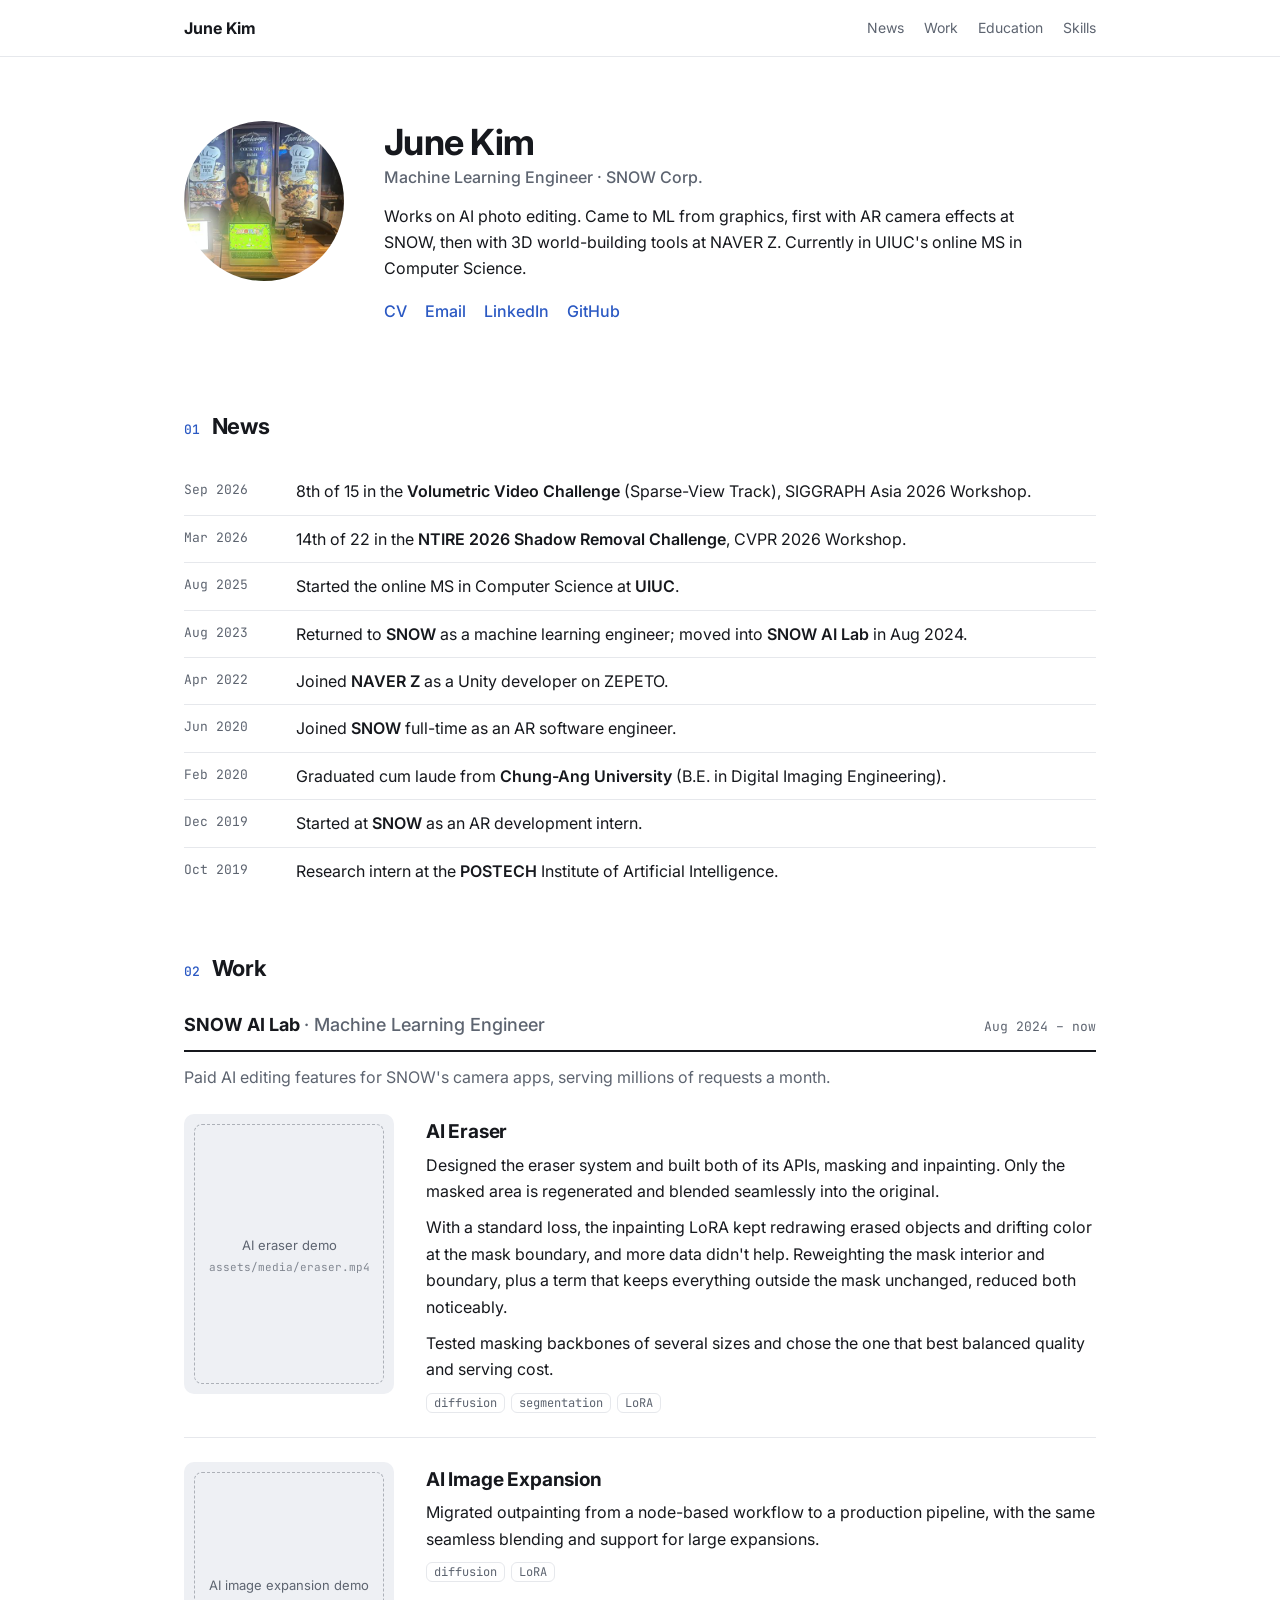
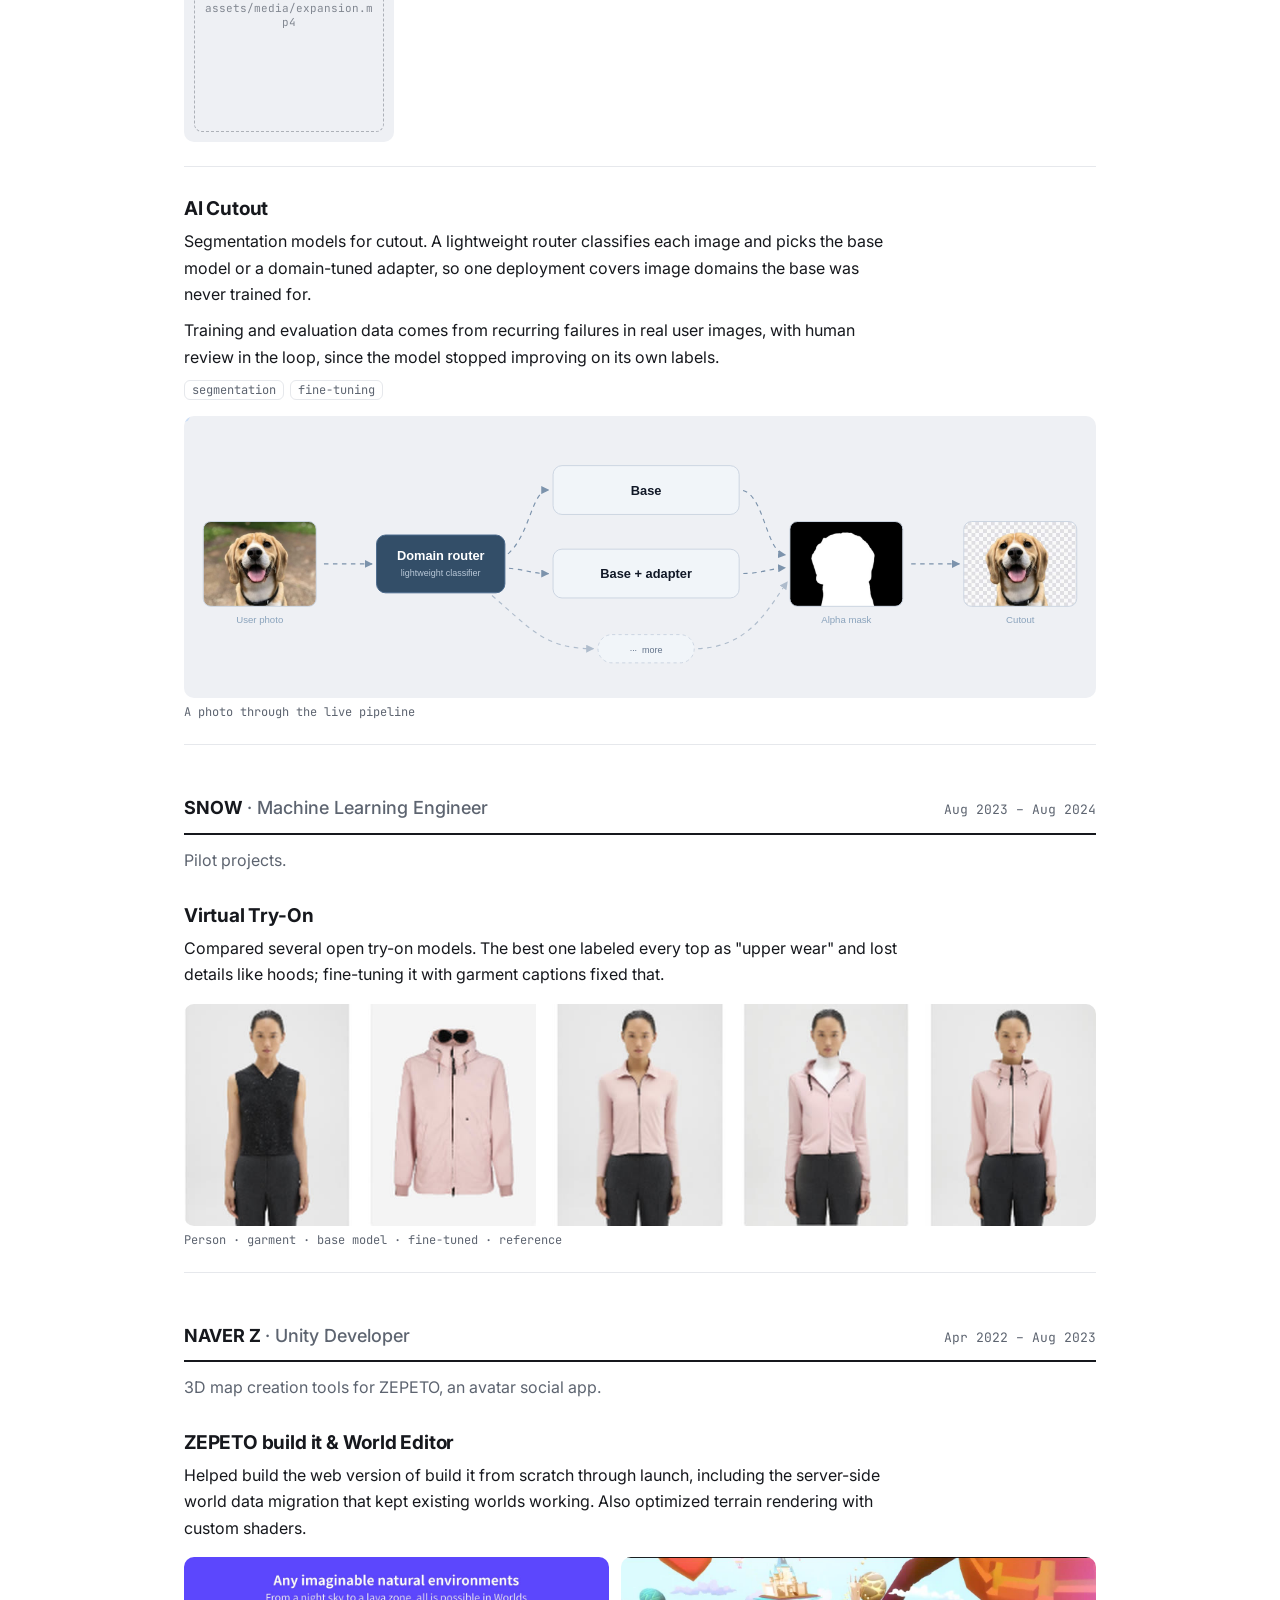
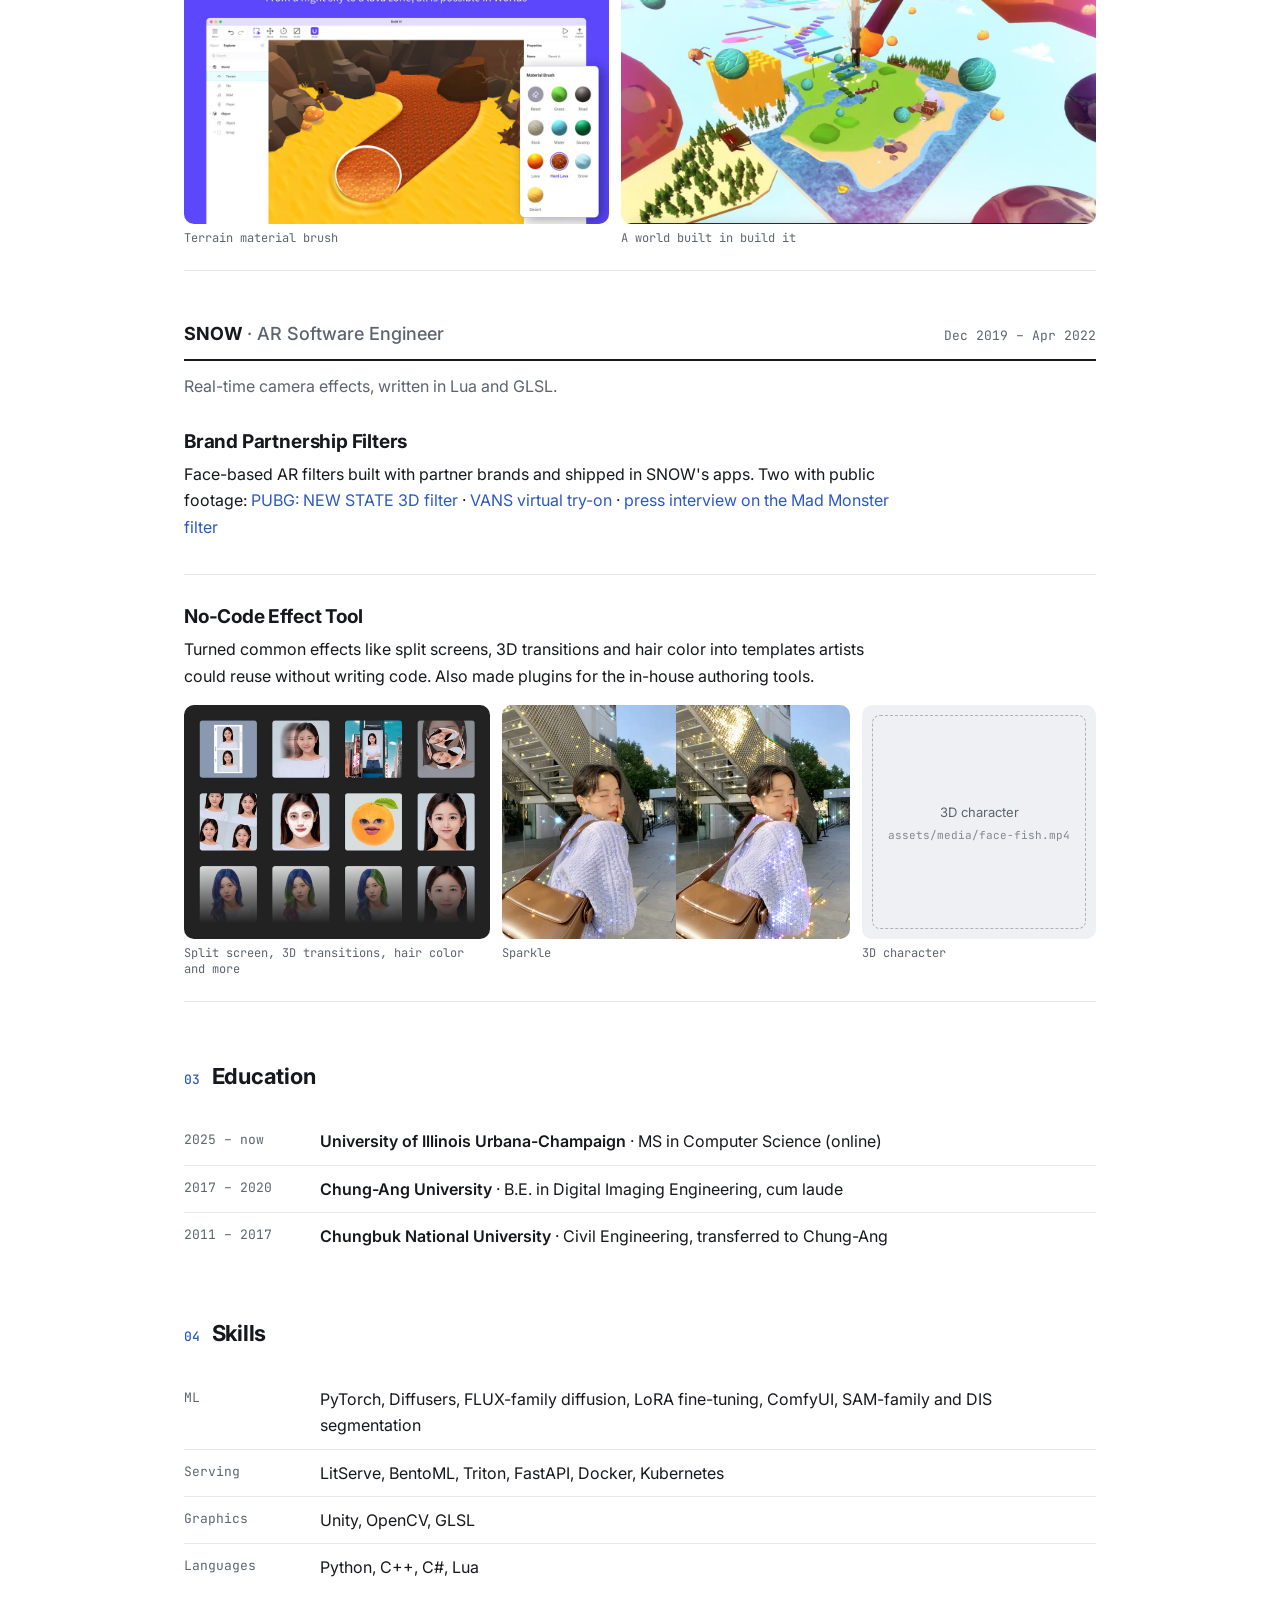
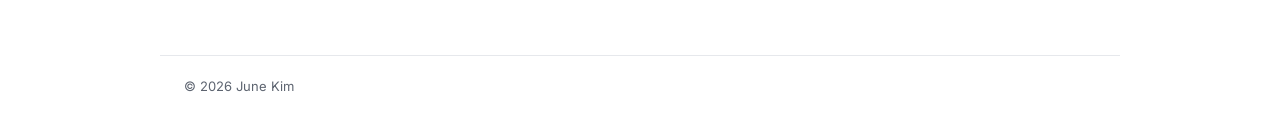
==== index.html @ 9218ae40 "Restore career milestones in News; merge the two SNOW ML entries into one Co-Authored-By: Claude Fab" ====
<!DOCTYPE html>
<html lang="en">
<head>
  <meta charset="utf-8">
  <meta name="viewport" content="width=device-width, initial-scale=1">
  <title>June Kim</title>
  <meta name="description" content="June Kim, machine learning engineer working on AI photo editing.">
  <link rel="icon" href="assets/img/avatar.jpg">
  <link rel="preconnect" href="https://fonts.googleapis.com">
  <link rel="preconnect" href="https://fonts.gstatic.com" crossorigin>
  <link href="https://fonts.googleapis.com/css2?family=Inter:wght@400;500;600;700&family=JetBrains+Mono:wght@400;500&display=swap" rel="stylesheet">
  <link rel="stylesheet" href="style.css">
</head>
<body>

<nav class="topnav">
  <div class="wrap">
    <a href="#top" class="topnav__name">June Kim</a>
    <div class="topnav__links">
      <a href="#news">News</a>
      <a href="#work">Work</a>
      <a href="#education">Education</a>
      <a href="#skills">Skills</a>
    </div>
  </div>
</nav>

<main class="wrap" id="top">

  <!-- ============ ABOUT ============ -->
  <header class="hero">
    <img class="hero__avatar" src="assets/img/avatar.jpg" alt="June Kim">
    <div>
      <h1>June Kim</h1>
      <p class="hero__role">Machine Learning Engineer · SNOW Corp.</p>
      <p>
        Works on AI photo editing. Came to ML from graphics, first with AR camera effects at SNOW, then with 3D
        world-building tools at NAVER Z. Currently in UIUC's online MS in Computer Science.
      </p>
      <p class="hero__links">
        <a href="assets/June_Kim_CV.pdf" target="_blank" rel="noopener">CV</a>
        <a href="mailto:junekinns@gmail.com">Email</a>
        <a href="https://www.linkedin.com/in/june3" target="_blank" rel="noopener">LinkedIn</a>
        <a href="https://github.com/junekinns" target="_blank" rel="noopener">GitHub</a>
      </p>
    </div>
  </header>

  <!-- ============ NEWS ============
       Career and education milestones only, newest first.
       One entry per move; no duplicate entries for the same transition. -->
  <section id="news">
    <h2><span class="num">01</span>News</h2>
    <ul class="news">
      <li><time>Sep 2026</time><span>8th of 15 in the <b>Volumetric Video Challenge</b> (Sparse-View Track), SIGGRAPH Asia 2026 Workshop.</span></li>
      <li><time>Mar 2026</time><span>14th of 22 in the <b>NTIRE 2026 Shadow Removal Challenge</b>, CVPR 2026 Workshop.</span></li>
      <li><time>Aug 2025</time><span>Started the online MS in Computer Science at <b>UIUC</b>.</span></li>
      <li><time>Aug 2023</time><span>Returned to <b>SNOW</b> as a machine learning engineer; moved into <b>SNOW AI Lab</b> in Aug 2024.</span></li>
      <li><time>Apr 2022</time><span>Joined <b>NAVER Z</b> as a Unity developer on ZEPETO.</span></li>
      <li><time>Jun 2020</time><span>Joined <b>SNOW</b> full-time as an AR software engineer.</span></li>
      <li><time>Feb 2020</time><span>Graduated cum laude from <b>Chung-Ang University</b> (B.E. in Digital Imaging Engineering).</span></li>
      <li><time>Dec 2019</time><span>Started at <b>SNOW</b> as an AR development intern.</span></li>
      <li><time>Oct 2019</time><span>Research intern at the <b>POSTECH</b> Institute of Artificial Intelligence.</span></li>
    </ul>
  </section>

  <!-- ============ WORK ============
       Grouped by role, newest first.
       Layout per project:
         .project--side  narrow media (portrait) sits to the left of the text
         default         media row below the text
       Media: <figure class="shot" style="--r: width/height as a decimal"> keeps the original aspect ratio.
       A row with several shots gets "gallery--fit": equal heights, filling the row.
       If a file is missing, a placeholder shows instead. -->
  <section id="work">
    <h2><span class="num">02</span>Work</h2>

    <!-- ===== SNOW AI Lab ===== -->
    <div class="era">
      <div class="era__head">
        <h3>SNOW AI Lab <span>· Machine Learning Engineer</span></h3>
        <time>Aug 2024 – now</time>
      </div>
      <p class="era__overview">Paid AI editing features for SNOW's camera apps, serving millions of requests a month.</p>
    </div>

    <article class="project project--side">
      <div class="project__body">
        <h4>AI Eraser</h4>
        <p>
          Designed the eraser system and built both of its APIs, masking and inpainting. Only the masked area is regenerated and blended seamlessly into the original.
        </p>
        <p>
          With a standard loss, the inpainting LoRA kept redrawing erased objects and drifting color at the mask boundary, and more data didn't help. Reweighting the mask interior and boundary, plus a term that keeps everything outside the mask unchanged, reduced both noticeably.
        </p>
        <p>
          Tested masking backbones of several sizes and chose the one that best balanced quality and serving cost.
        </p>
        <ul class="tags"><li>diffusion</li><li>segmentation</li><li>LoRA</li></ul>
      </div>
      <div class="gallery">
        <figure class="shot" style="--r: 0.7500"><div class="media" data-kind="video" data-src="assets/media/eraser.mp4" data-label="AI eraser demo"></div></figure>
      </div>
    </article>

    <article class="project project--side">
      <div class="project__body">
        <h4>AI Image Expansion</h4>
        <p>
          Migrated outpainting from a node-based workflow to a production pipeline, with the same seamless blending and support for large expansions.
        </p>
        <ul class="tags"><li>diffusion</li><li>LoRA</li></ul>
      </div>
      <div class="gallery">
        <figure class="shot" style="--r: 0.7500"><div class="media" data-kind="video" data-src="assets/media/expansion.mp4" data-label="AI image expansion demo"></div></figure>
      </div>
    </article>

    <article class="project">
      <div class="project__body">
        <h4>AI Cutout</h4>
        <p>
          Segmentation models for cutout. A lightweight router classifies each image and picks the base model or a domain-tuned adapter, so one deployment covers image domains the base was never trained for.
        </p>
        <p>
          Training and evaluation data comes from recurring failures in real user images, with human review in the loop, since the model stopped improving on its own labels.
        </p>
        <ul class="tags"><li>segmentation</li><li>fine-tuning</li></ul>
      </div>
      <div class="gallery">
        <figure class="shot" style="--r: 3.2295">
          <div class="media" data-kind="image" data-src="assets/media/cutout-routing.svg" data-label="Domain routing"></div>
          <figcaption>A photo through the live pipeline</figcaption>
        </figure>
      </div>
    </article>

    <!-- ===== SNOW ML (2023–2024) ===== -->
    <div class="era">
      <div class="era__head">
        <h3>SNOW <span>· Machine Learning Engineer</span></h3>
        <time>Aug 2023 – Aug 2024</time>
      </div>
      <p class="era__overview">Pilot projects.</p>
    </div>

    <article class="project">
      <div class="project__body">
        <h4>Virtual Try-On</h4>
        <p>
          Compared several open try-on models. The best one labeled every top as "upper wear" and lost details like hoods; fine-tuning it with garment captions fixed that.
        </p>
      </div>
      <div class="gallery">
        <figure class="shot" style="--r: 4.1098">
          <div class="media" data-kind="image" data-src="assets/media/vton-caption.jpg" data-label="Try-on comparison"></div>
          <figcaption>Person · garment · base model · fine-tuned · reference</figcaption>
        </figure>
      </div>
    </article>

    <!-- ===== NAVER Z ===== -->
    <div class="era">
      <div class="era__head">
        <h3>NAVER Z <span>· Unity Developer</span></h3>
        <time>Apr 2022 – Aug 2023</time>
      </div>
      <p class="era__overview">3D map creation tools for ZEPETO, an avatar social app.</p>
    </div>

    <article class="project">
      <div class="project__body">
        <h4>ZEPETO build it &amp; World Editor</h4>
        <p>
          Helped build the web version of build it from scratch through launch, including the server-side world data migration that kept existing worlds working. Also optimized terrain rendering with custom shaders.
        </p>
      </div>
      <div class="gallery gallery--fit">
        <figure class="shot" style="--r: 1.5896">
          <div class="media" data-kind="image" data-src="assets/media/zepeto-terrain.jpg" data-label="Terrain material brush"></div>
          <figcaption>Terrain material brush</figcaption>
        </figure>
        <figure class="shot" style="--r: 1.7778">
          <div class="media" data-kind="image" data-src="assets/media/zepeto-world.jpg" data-label="A world built in build it"></div>
          <figcaption>A world built in build it</figcaption>
        </figure>
      </div>
    </article>

    <!-- ===== SNOW AR ===== -->
    <div class="era">
      <div class="era__head">
        <h3>SNOW <span>· AR Software Engineer</span></h3>
        <time>Dec 2019 – Apr 2022</time>
      </div>
      <p class="era__overview">Real-time camera effects, written in Lua and GLSL.</p>
    </div>

    <article class="project">
      <div class="project__body">
        <h4>Brand Partnership Filters</h4>
        <p>
          Face-based AR filters built with partner brands and shipped in SNOW's apps. Two with public footage:
          <a href="https://youtu.be/4NdqvH-oWIs" target="_blank" rel="noopener">PUBG: NEW STATE 3D filter</a> ·
          <a href="https://youtube.com/shorts/MV7szw4_x6U" target="_blank" rel="noopener">VANS virtual try-on</a> ·
          <a href="https://www.jobplanet.co.kr/contents/news-1741" target="_blank" rel="noopener">press interview on the Mad Monster filter</a>
        </p>
      </div>
    </article>

    <article class="project">
      <div class="project__body">
        <h4>No-Code Effect Tool</h4>
        <p>
          Turned common effects like split screens, 3D transitions and hair color into templates artists could reuse without writing code. Also made plugins for the in-house authoring tools.
        </p>
      </div>
      <div class="gallery gallery--fit">
        <figure class="shot" style="--r: 1.3095">
          <div class="media" data-kind="image" data-src="assets/media/ar-templates.jpg" data-label="Effect list"></div>
          <figcaption>Split screen, 3D transitions, hair color and more</figcaption>
        </figure>
        <figure class="shot" style="--r: 1.4888">
          <div class="media" data-kind="image" data-src="assets/media/sparkle.jpg" data-label="Sparkle"></div>
          <figcaption>Sparkle</figcaption>
        </figure>
        <figure class="shot" style="--r: 1.0000">
          <div class="media" data-kind="video" data-src="assets/media/face-fish.mp4" data-label="3D character"></div>
          <figcaption>3D character</figcaption>
        </figure>
      </div>
    </article>
  </section>

  <!-- ============ EDUCATION ============ -->
  <section id="education">
    <h2><span class="num">03</span>Education</h2>
    <ul class="entries">
      <li>
        <div class="entries__meta">2025 – now</div>
        <div><b>University of Illinois Urbana-Champaign</b> · MS in Computer Science (online)</div>
      </li>
      <li>
        <div class="entries__meta">2017 – 2020</div>
        <div><b>Chung-Ang University</b> · B.E. in Digital Imaging Engineering, cum laude</div>
      </li>
      <li>
        <div class="entries__meta">2011 – 2017</div>
        <div><b>Chungbuk National University</b> · Civil Engineering, transferred to Chung-Ang</div>
      </li>
    </ul>
  </section>

  <section id="skills">
    <h2><span class="num">04</span>Skills</h2>
    <ul class="entries">
      <li>
        <div class="entries__meta">ML</div>
        <div>PyTorch, Diffusers, FLUX-family diffusion, LoRA fine-tuning, ComfyUI, SAM-family and DIS segmentation</div>
      </li>
      <li>
        <div class="entries__meta">Serving</div>
        <div>LitServe, BentoML, Triton, FastAPI, Docker, Kubernetes</div>
      </li>
      <li>
        <div class="entries__meta">Graphics</div>
        <div>Unity, OpenCV, GLSL</div>
      </li>
      <li>
        <div class="entries__meta">Languages</div>
        <div>Python, C++, C#, Lua</div>
      </li>
    </ul>
  </section>

</main>

<footer class="wrap footer">
  <span>© 2026 June Kim</span>
</footer>

<script src="main.js"></script>
<script data-goatcounter="https://junekinns.goatcounter.com/count" async src="//gc.zgo.at/count.js"></script>
</body>
</html>
---- style.css ----
:root {
  --bg: #ffffff;
  --fg: #16181d;
  --muted: #5d6470;
  --line: #e6e8ec;
  --accent: #2b59c3;
  --placeholder: #eef0f4;
  --radius: 12px;
  --font: "Inter", system-ui, -apple-system, "Apple SD Gothic Neo", sans-serif;
  --mono: "JetBrains Mono", ui-monospace, SFMono-Regular, Menlo, monospace;
}
@media (prefers-color-scheme: dark) {
  :root {
    --bg: #0f1115;
    --fg: #e8eaed;
    --muted: #9aa1ad;
    --line: #262a31;
    --accent: #7ea2ff;
    --placeholder: #1c2028;
  }
}

* { box-sizing: border-box; }
html { scroll-behavior: smooth; scroll-padding-top: 72px; }
body {
  margin: 0;
  background: var(--bg);
  color: var(--fg);
  font: 16px/1.65 var(--font);
  -webkit-font-smoothing: antialiased;
}
a { color: var(--accent); text-decoration: none; }
a:hover { text-decoration: underline; }
b { font-weight: 600; }
.wrap { max-width: 960px; margin: 0 auto; padding: 0 24px; }
.muted { color: var(--muted); }

/* ---------- top nav ---------- */
.topnav {
  position: sticky; top: 0; z-index: 10;
  background: color-mix(in srgb, var(--bg) 85%, transparent);
  backdrop-filter: blur(10px);
  border-bottom: 1px solid var(--line);
}
.topnav .wrap { display: flex; align-items: center; justify-content: space-between; height: 56px; }
.topnav__name { color: var(--fg); font-weight: 700; }
.topnav__links { display: flex; gap: 20px; }
.topnav__links a { color: var(--muted); font-size: 14px; }
.topnav__links a:hover { color: var(--fg); text-decoration: none; }

/* ---------- hero ---------- */
.hero {
  display: grid; grid-template-columns: 160px 1fr; gap: 40px; align-items: start;
  padding: 64px 0 24px;
}
.hero__avatar { width: 160px; height: 160px; border-radius: 50%; object-fit: cover; object-position: 50% 40%; }
.hero h1 { margin: 0; font-size: 36px; line-height: 1.2; letter-spacing: -0.02em; }
.hero__role { margin: 4px 0 16px; color: var(--muted); font-weight: 500; }
.hero p { margin: 0 0 12px; max-width: 680px; }
.hero__links { display: flex; gap: 18px; margin-top: 16px !important; font-weight: 500; }

/* ---------- sections ---------- */
section { padding: 48px 0 8px; }
h2 {
  display: flex; align-items: baseline; gap: 12px;
  margin: 0 0 24px; font-size: 22px; letter-spacing: -0.01em;
}
h2 .num { font: 500 13px var(--mono); color: var(--accent); }
.subhead { margin: 40px 0 8px; font-size: 16px; color: var(--muted); font-weight: 600; }

/* ---------- news ---------- */
.news { list-style: none; margin: 0; padding: 0; }
.news li {
  display: grid; grid-template-columns: 96px 1fr; gap: 16px;
  padding: 10px 0; border-bottom: 1px solid var(--line);
}
.news li:last-child { border-bottom: 0; }
.news time { font: 13px/1.9 var(--mono); color: var(--muted); }

/* ---------- work: role headers ---------- */
.era { margin: 48px 0 0; }
.era:first-of-type { margin-top: 0; }
.era__head {
  display: flex; justify-content: space-between; align-items: baseline; gap: 12px;
  padding-bottom: 10px; border-bottom: 2px solid var(--fg);
}
.era h3 { margin: 0; font-size: 18px; }
.era h3 span { color: var(--muted); font-weight: 500; }
.era time { font: 13px var(--mono); color: var(--muted); white-space: nowrap; }
.era__overview { margin: 12px 0 0; color: var(--muted); max-width: 720px; }

/* ---------- one project = text + a row of media ---------- */
.project { padding: 24px 0; border-bottom: 1px solid var(--line); }
.project h4 { margin: 2px 0 4px; font-size: 19px; letter-spacing: -0.01em; }
.project p { margin: 0 0 10px; max-width: 720px; }
.stat { font-weight: 600; color: var(--accent); }
.tags { list-style: none; margin: 4px 0 0; padding: 0; display: flex; flex-wrap: wrap; gap: 6px; }
.tags li {
  font: 12px var(--mono); color: var(--muted);
  border: 1px solid var(--line); border-radius: 6px; padding: 1px 7px;
}

/* Media keeps its original aspect ratio (--r = width / height, set on each figure).
   Single shot: fixed height, capped at the row width.
   .gallery--fit: several shots share one height and exactly fill the row. */
.project { --h: 300px; }
.gallery { display: flex; gap: 12px; margin-top: 16px; }
.gallery + .gallery { margin-top: 12px; }
.shot { margin: 0; flex: none; width: 100%; }
.shot figcaption { margin-top: 6px; font: 12px var(--mono); color: var(--muted); }
.media {
  position: relative; overflow: hidden; aspect-ratio: var(--r);
  width: min(calc(var(--h) * var(--r)), 100%);
  background: var(--placeholder); border-radius: 10px;
}
/* narrow media to the left of the text instead of below it */
.project--side { --h: 280px; display: grid; grid-template-columns: 210px minmax(0, 1fr); column-gap: 32px; align-items: start; }
.project--side .gallery { order: -1; }
.project--side .gallery { margin-top: 0; }
.project--side .shot { width: auto; }
/* every side frame is the same 210 x 280; media that isn't 3:4 fits inside instead of being cropped */
.project--side .media { width: 210px; height: 280px; aspect-ratio: auto; background: var(--mbg, var(--placeholder)); }
.project--side .media img, .project--side .media video { object-fit: contain; }
.project--side .gallery--fit .shot { flex: none; width: auto; }
.project--side .gallery--fit .media { width: calc(var(--h) * var(--r)); }
.gallery--fit .shot { flex: var(--r) 1 0; width: auto; min-width: 0; }
.gallery--fit .media { width: 100%; }
.media video, .media img { width: 100%; height: 100%; display: block; object-fit: cover; }
.media__placeholder {
  position: absolute; inset: 10px;
  border: 1.5px dashed color-mix(in srgb, var(--muted) 45%, transparent); border-radius: 8px;
  display: flex; flex-direction: column; align-items: center; justify-content: center; gap: 4px;
  color: var(--muted); font-size: 13px; text-align: center; padding: 10px;
}
.media__placeholder code { font: 11px var(--mono); opacity: .75; word-break: break-all; }


/* ---------- simple entries (education, certifications) ---------- */
.entries { list-style: none; margin: 0; padding: 0; }
.entries li {
  display: grid; grid-template-columns: 120px 1fr; gap: 16px;
  padding: 10px 0; border-bottom: 1px solid var(--line);
}
.entries li:last-child { border-bottom: 0; }
.entries__meta { font: 13px/1.9 var(--mono); color: var(--muted); }

/* ---------- footer ---------- */
.footer {
  margin-top: 56px; padding-top: 20px; padding-bottom: 40px;
  border-top: 1px solid var(--line); color: var(--muted); font-size: 13px;
}

/* ---------- mobile ---------- */
@media (max-width: 720px) {
  .wrap { padding: 0 16px; }
  .topnav__links { gap: 14px; }
  .hero { grid-template-columns: 1fr; gap: 20px; padding-top: 40px; }
  .hero__avatar { width: 112px; height: 112px; }
  .hero h1 { font-size: 30px; }
  .project { --h: 240px !important; }
  .project--side { display: flex; flex-direction: column; }
  .project--side .gallery { margin: 0 0 16px; }
  .project--side .gallery--fit .shot { flex: var(--r) 1 0; min-width: 0; }
  .project--side .gallery--fit .media { width: 100%; }

  .era__head { flex-direction: column; gap: 2px; }
  .news li, .entries li { grid-template-columns: 1fr; gap: 0; }
}
@media (max-width: 420px) {
  .topnav__name { display: none; }
}
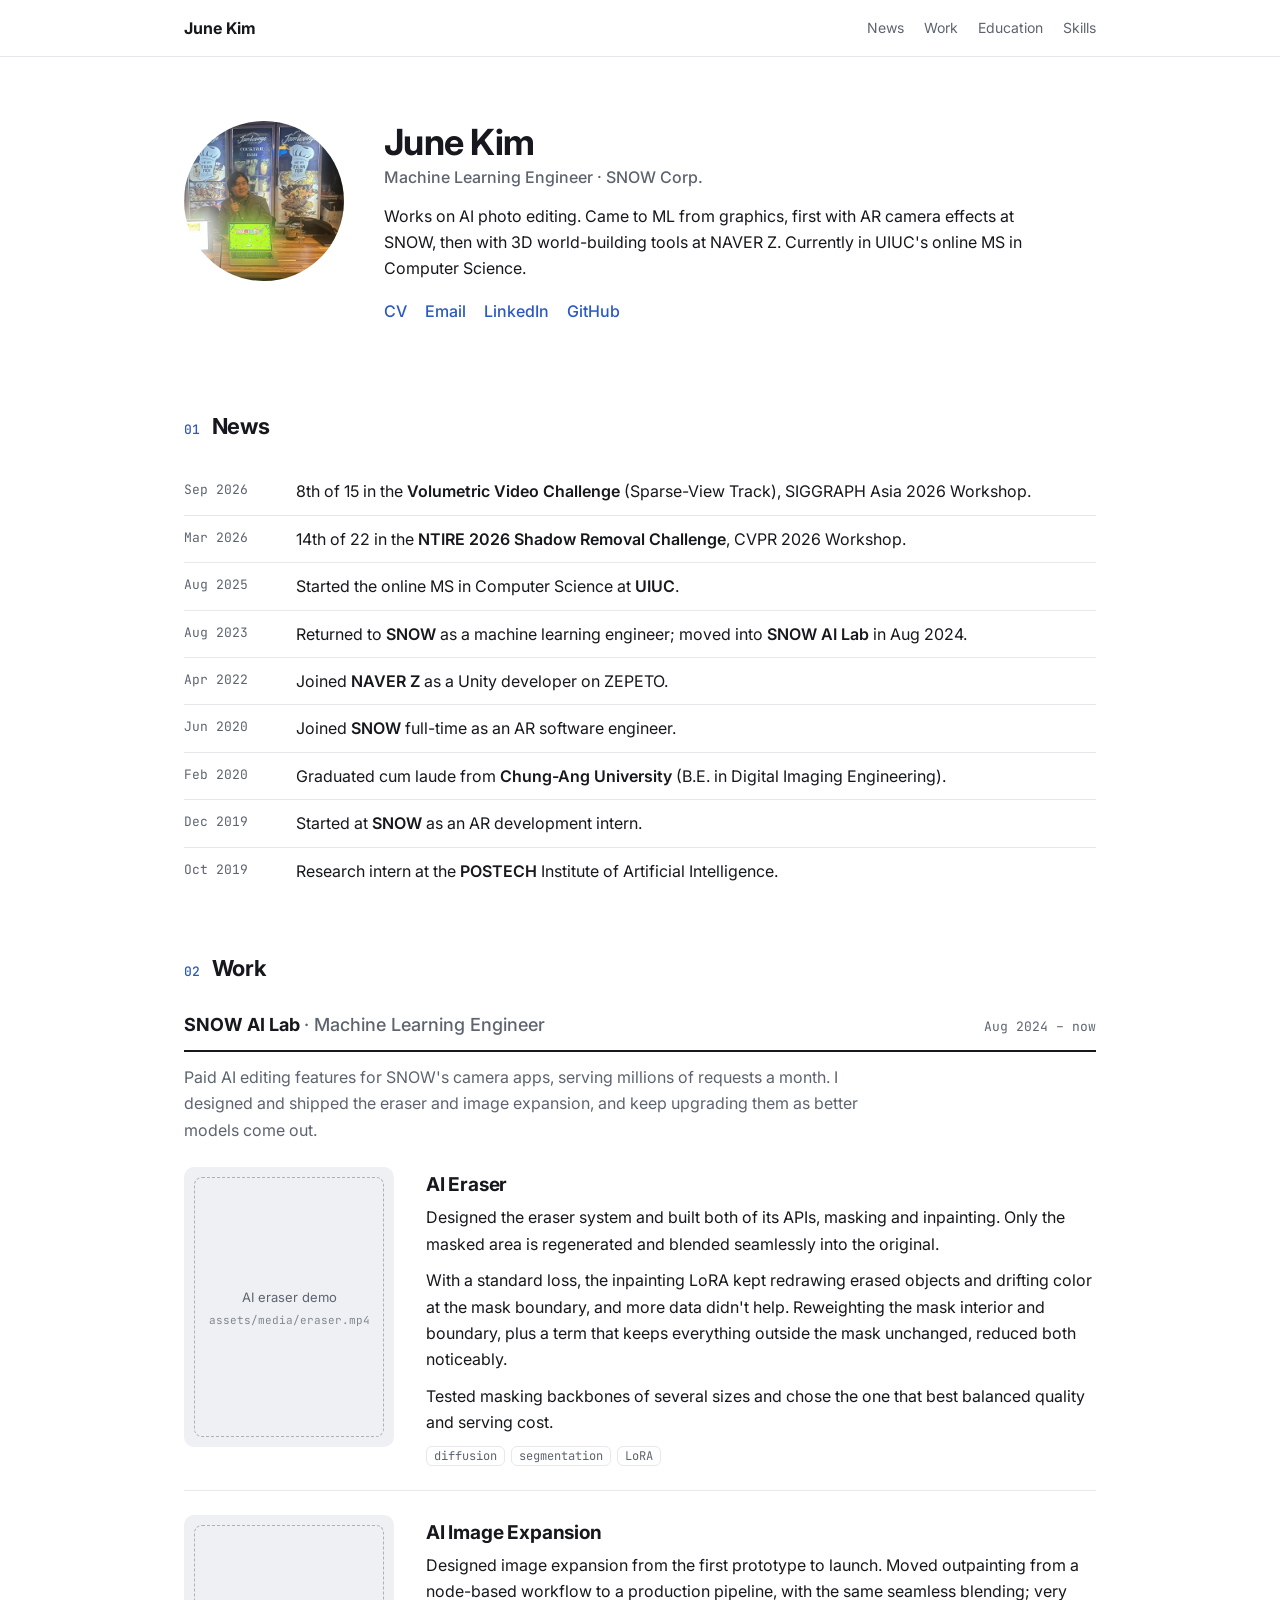
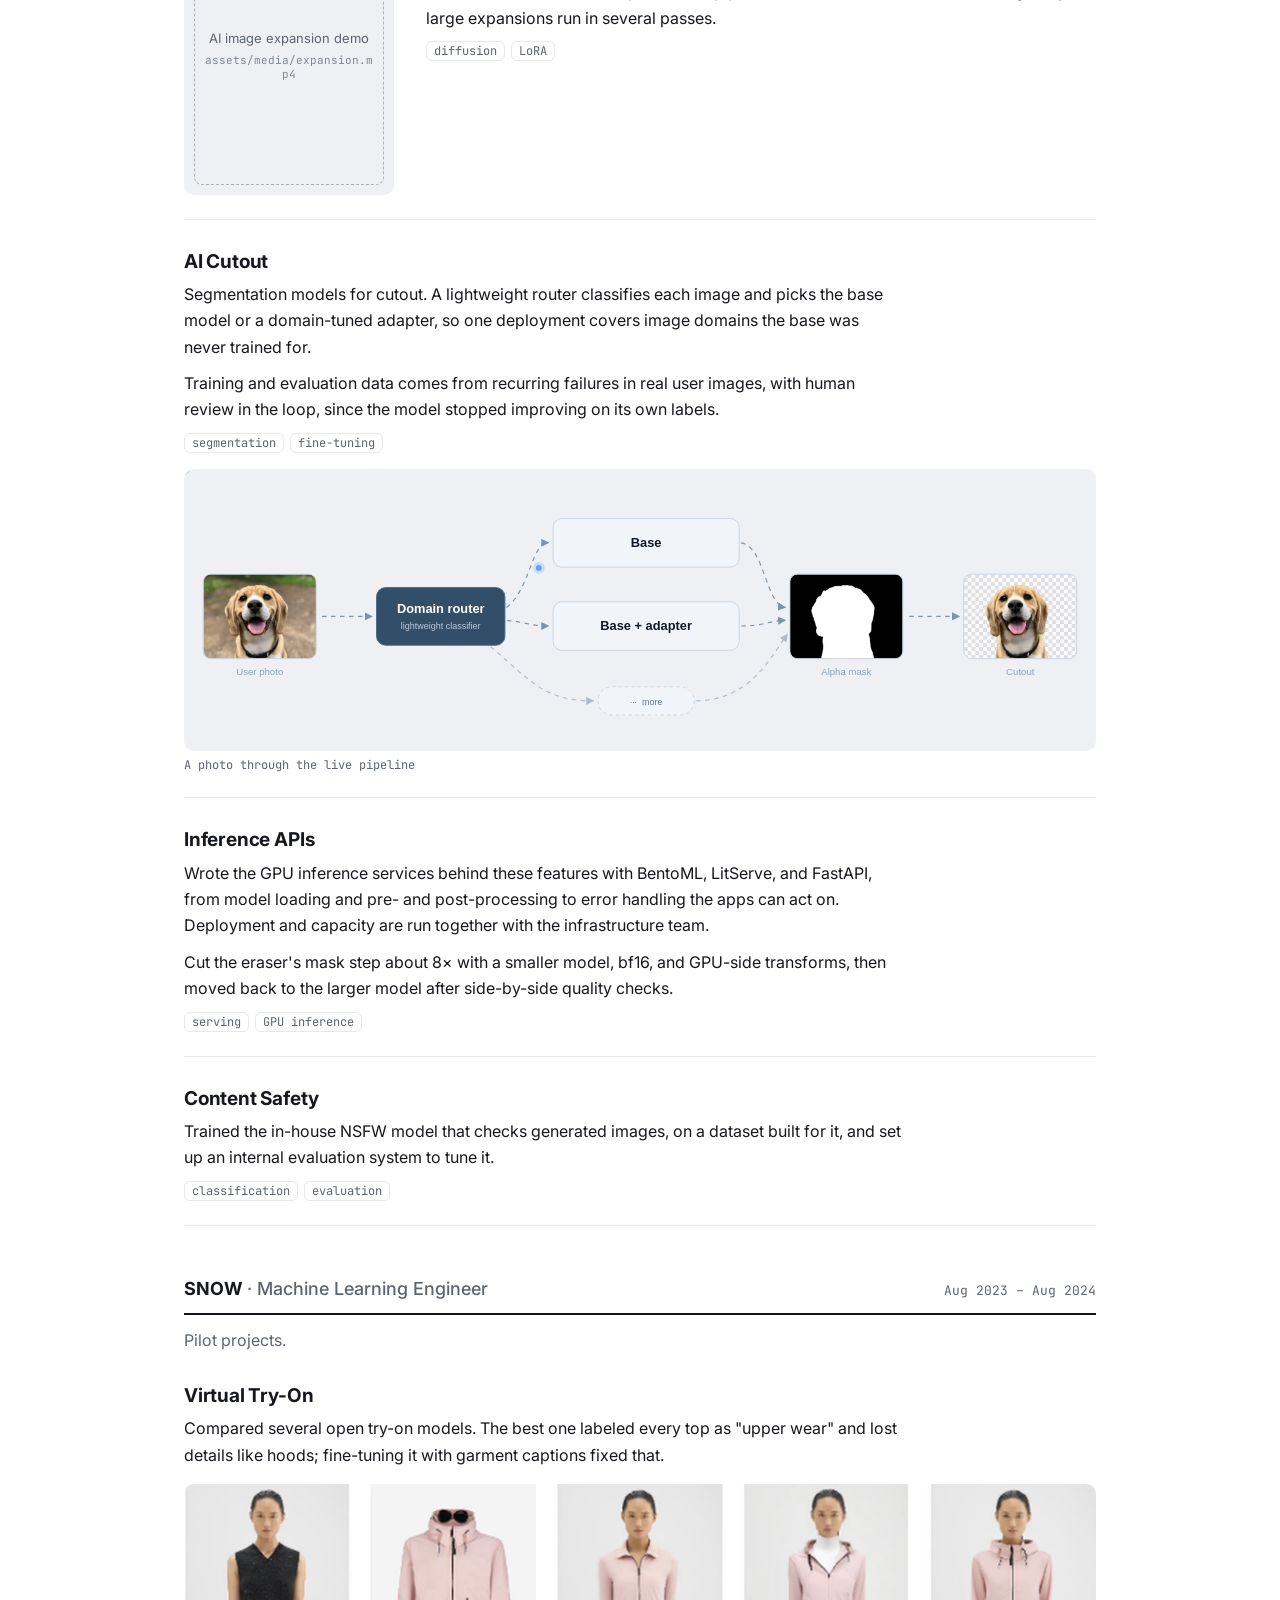
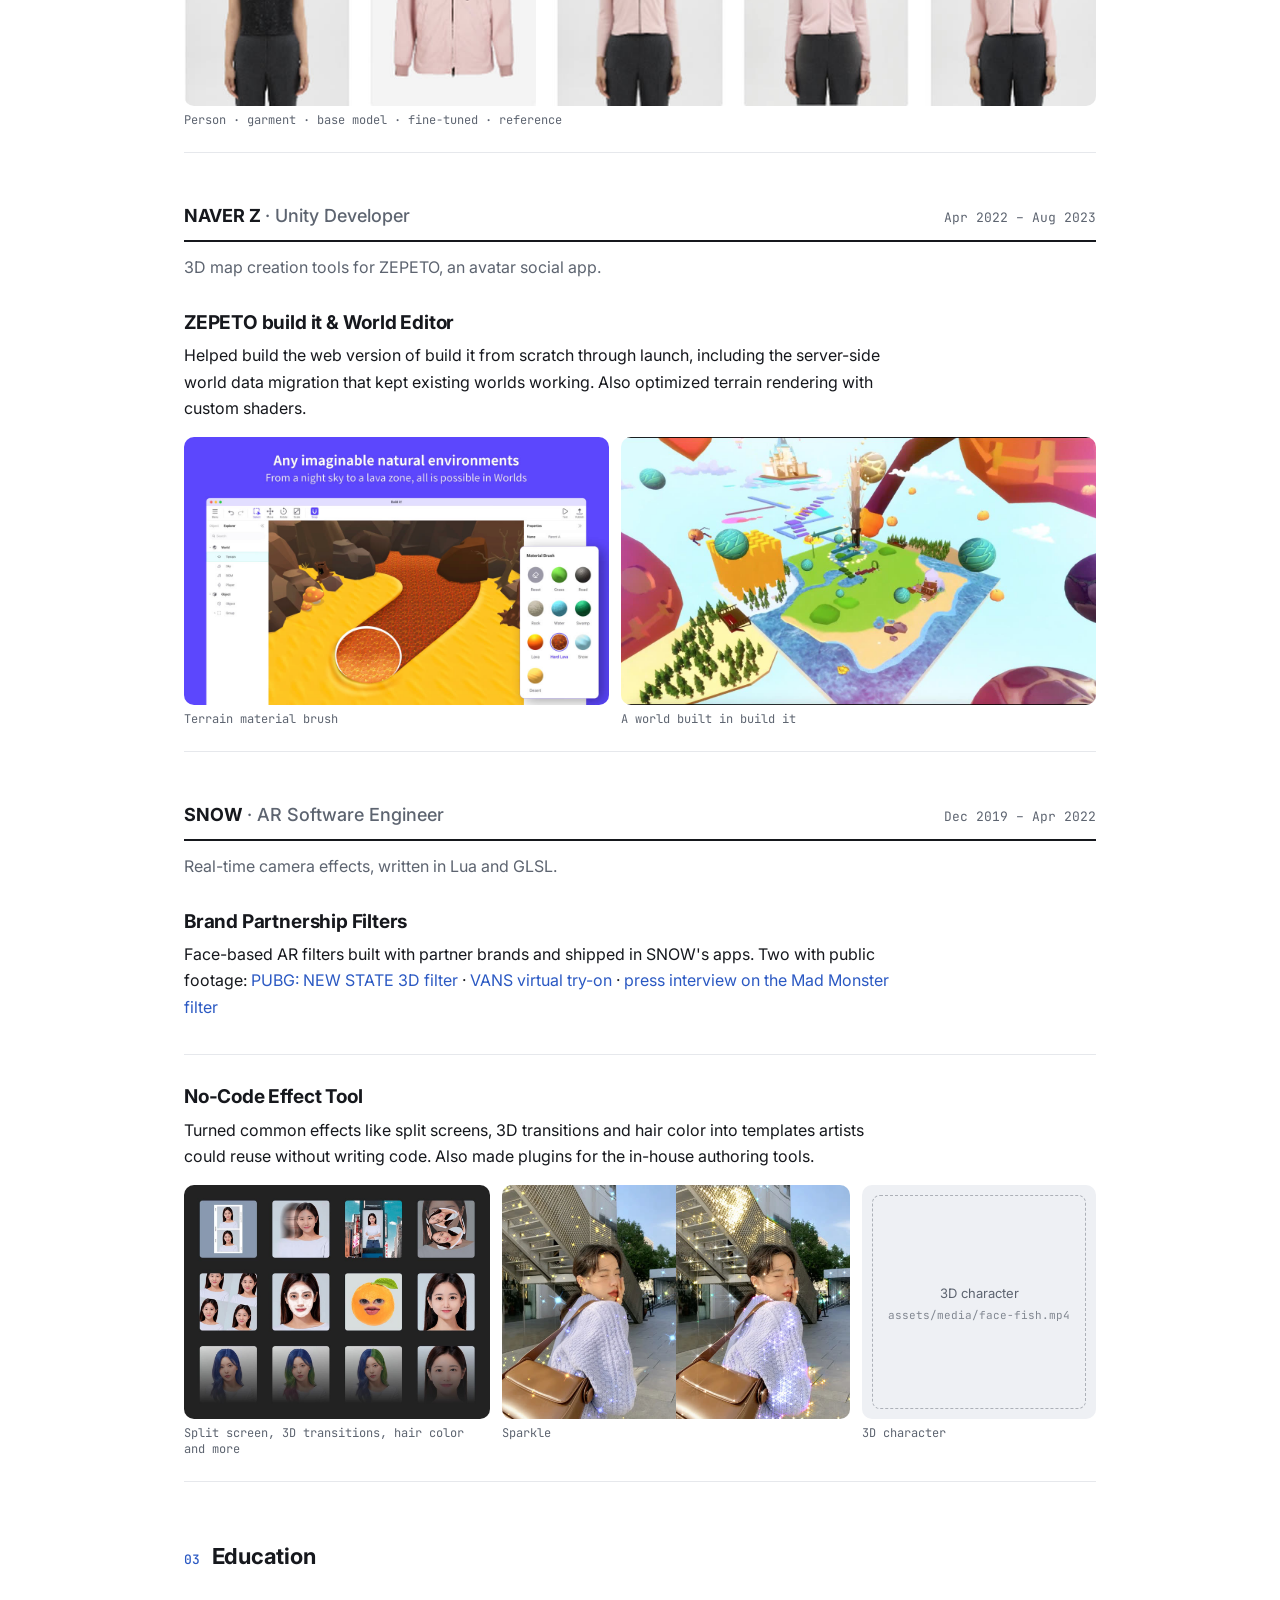
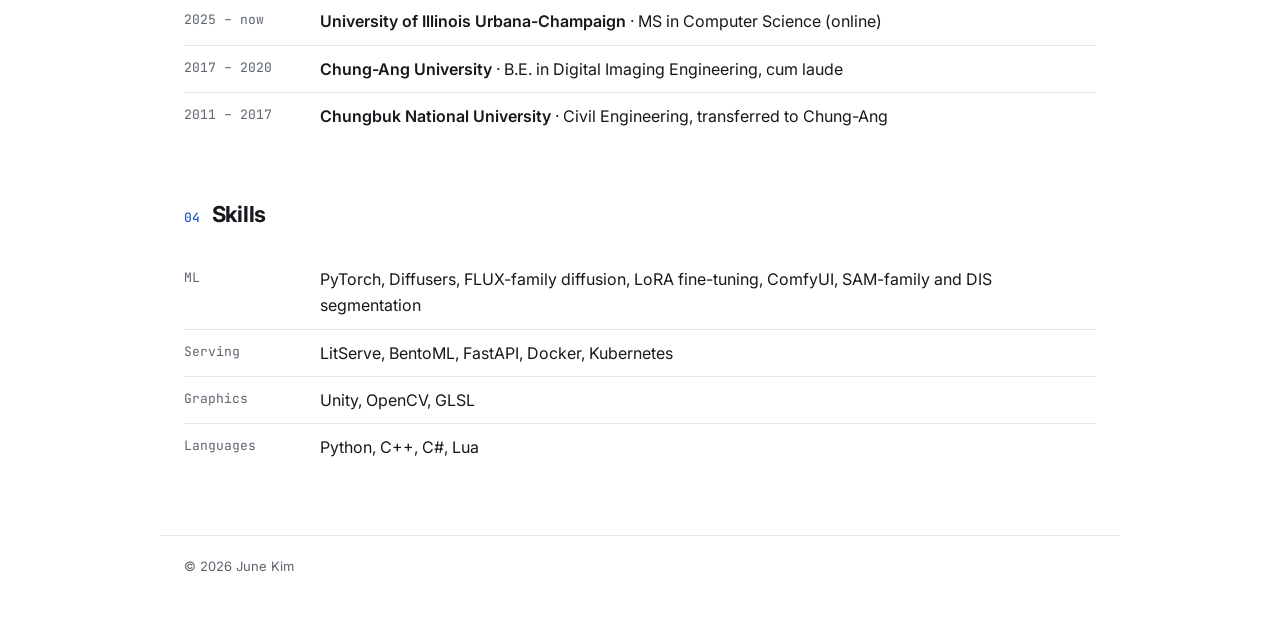
==== commit f8043dd5: "Add inference API and content safety work; credit eraser and image expansion design Co-Authored-By: " ====
--- a/index.html
+++ b/index.html
@@ -81,7 +81,7 @@
         <h3>SNOW AI Lab <span>· Machine Learning Engineer</span></h3>
         <time>Aug 2024 – now</time>
       </div>
-      <p class="era__overview">Paid AI editing features for SNOW's camera apps, serving millions of requests a month.</p>
+      <p class="era__overview">Paid AI editing features for SNOW's camera apps, serving millions of requests a month. I designed and shipped the eraser and image expansion, and keep upgrading them as better models come out.</p>
     </div>
 
     <article class="project project--side">
@@ -107,7 +107,7 @@
       <div class="project__body">
         <h4>AI Image Expansion</h4>
         <p>
-          Migrated outpainting from a node-based workflow to a production pipeline, with the same seamless blending and support for large expansions.
+          Designed image expansion from the first prototype to launch. Moved outpainting from a node-based workflow to a production pipeline, with the same seamless blending; very large expansions run in several passes.
         </p>
         <ul class="tags"><li>diffusion</li><li>LoRA</li></ul>
       </div>
@@ -132,6 +132,29 @@
           <div class="media" data-kind="image" data-src="assets/media/cutout-routing.svg" data-label="Domain routing"></div>
           <figcaption>A photo through the live pipeline</figcaption>
         </figure>
+      </div>
+    </article>
+
+    <article class="project">
+      <div class="project__body">
+        <h4>Inference APIs</h4>
+        <p>
+          Wrote the GPU inference services behind these features with BentoML, LitServe, and FastAPI, from model loading and pre- and post-processing to error handling the apps can act on. Deployment and capacity are run together with the infrastructure team.
+        </p>
+        <p>
+          Cut the eraser's mask step about 8&times; with a smaller model, bf16, and GPU-side transforms, then moved back to the larger model after side-by-side quality checks.
+        </p>
+        <ul class="tags"><li>serving</li><li>GPU inference</li></ul>
+      </div>
+    </article>
+
+    <article class="project">
+      <div class="project__body">
+        <h4>Content Safety</h4>
+        <p>
+          Trained the in-house NSFW model that checks generated images, on a dataset built for it, and set up an internal evaluation system to tune it.
+        </p>
+        <ul class="tags"><li>classification</li><li>evaluation</li></ul>
       </div>
     </article>
 
@@ -260,7 +283,7 @@
       </li>
       <li>
         <div class="entries__meta">Serving</div>
-        <div>LitServe, BentoML, Triton, FastAPI, Docker, Kubernetes</div>
+        <div>LitServe, BentoML, FastAPI, Docker, Kubernetes</div>
       </li>
       <li>
         <div class="entries__meta">Graphics</div>
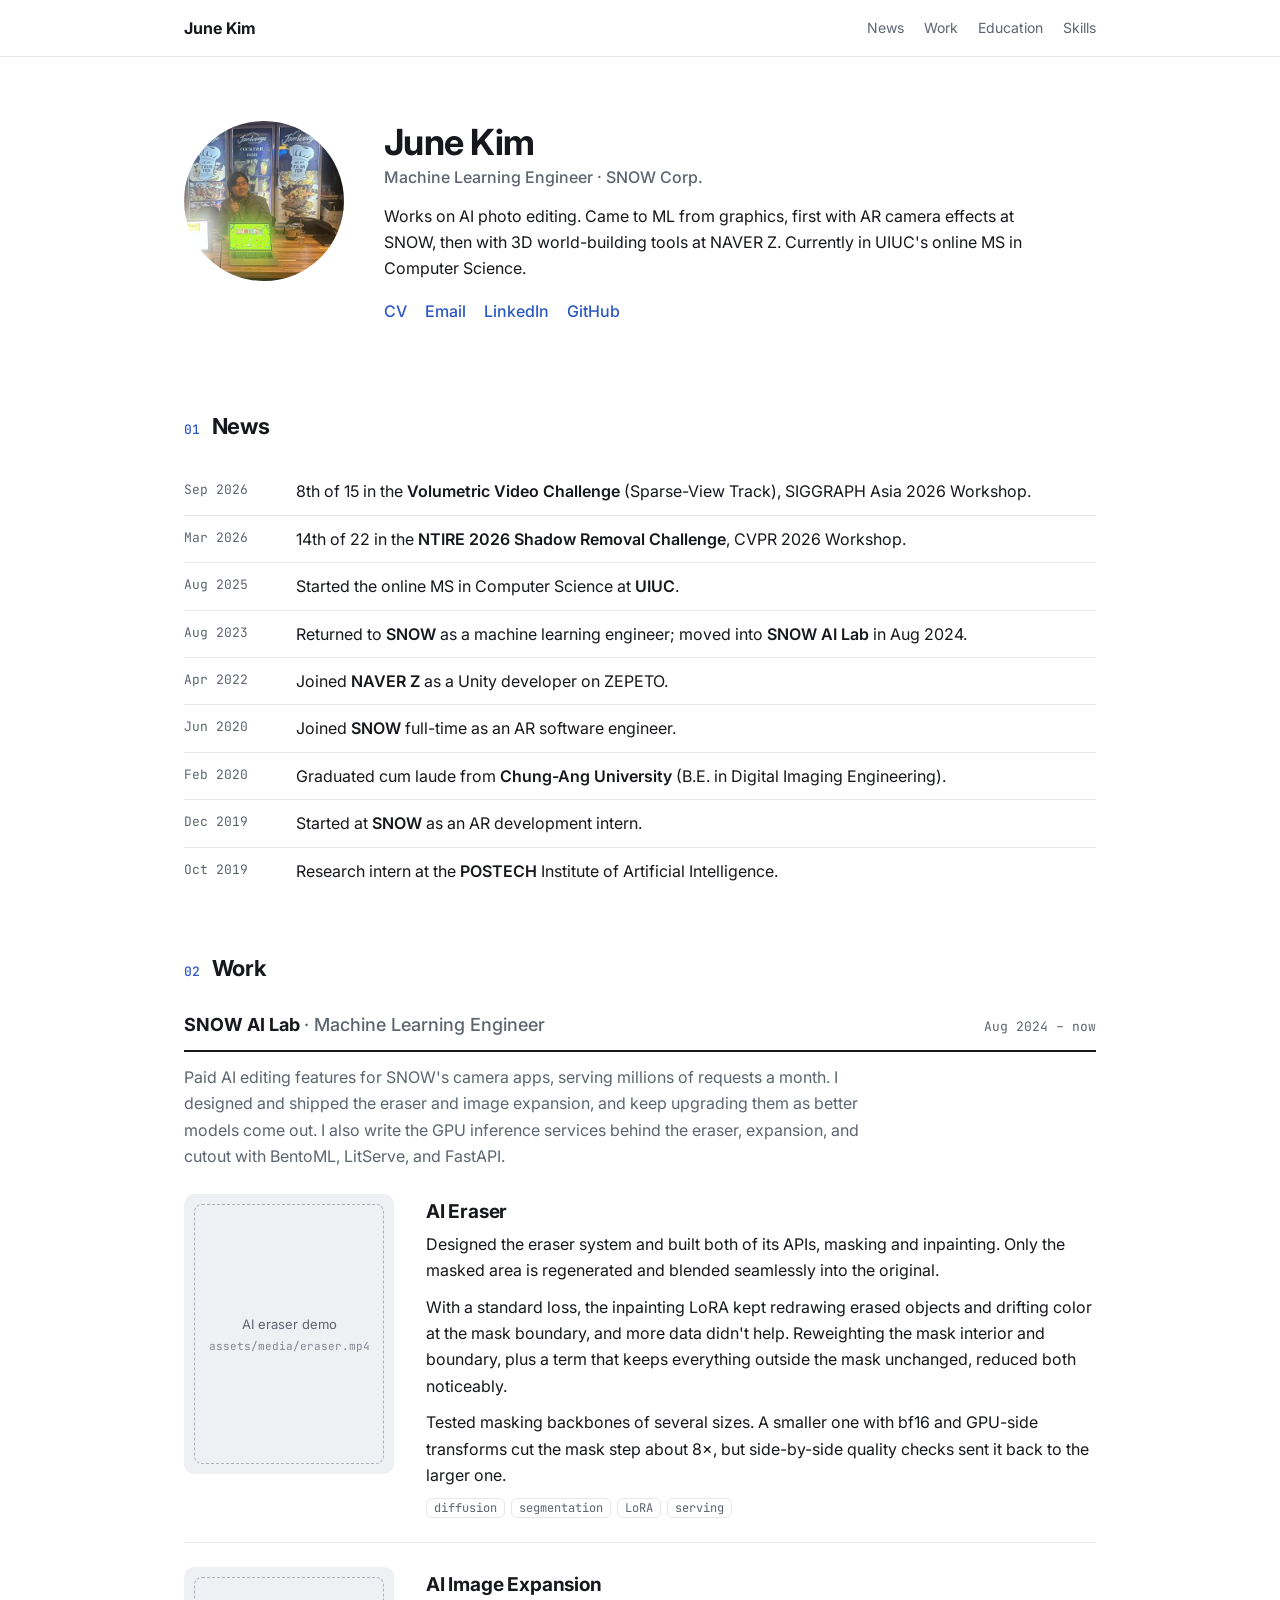
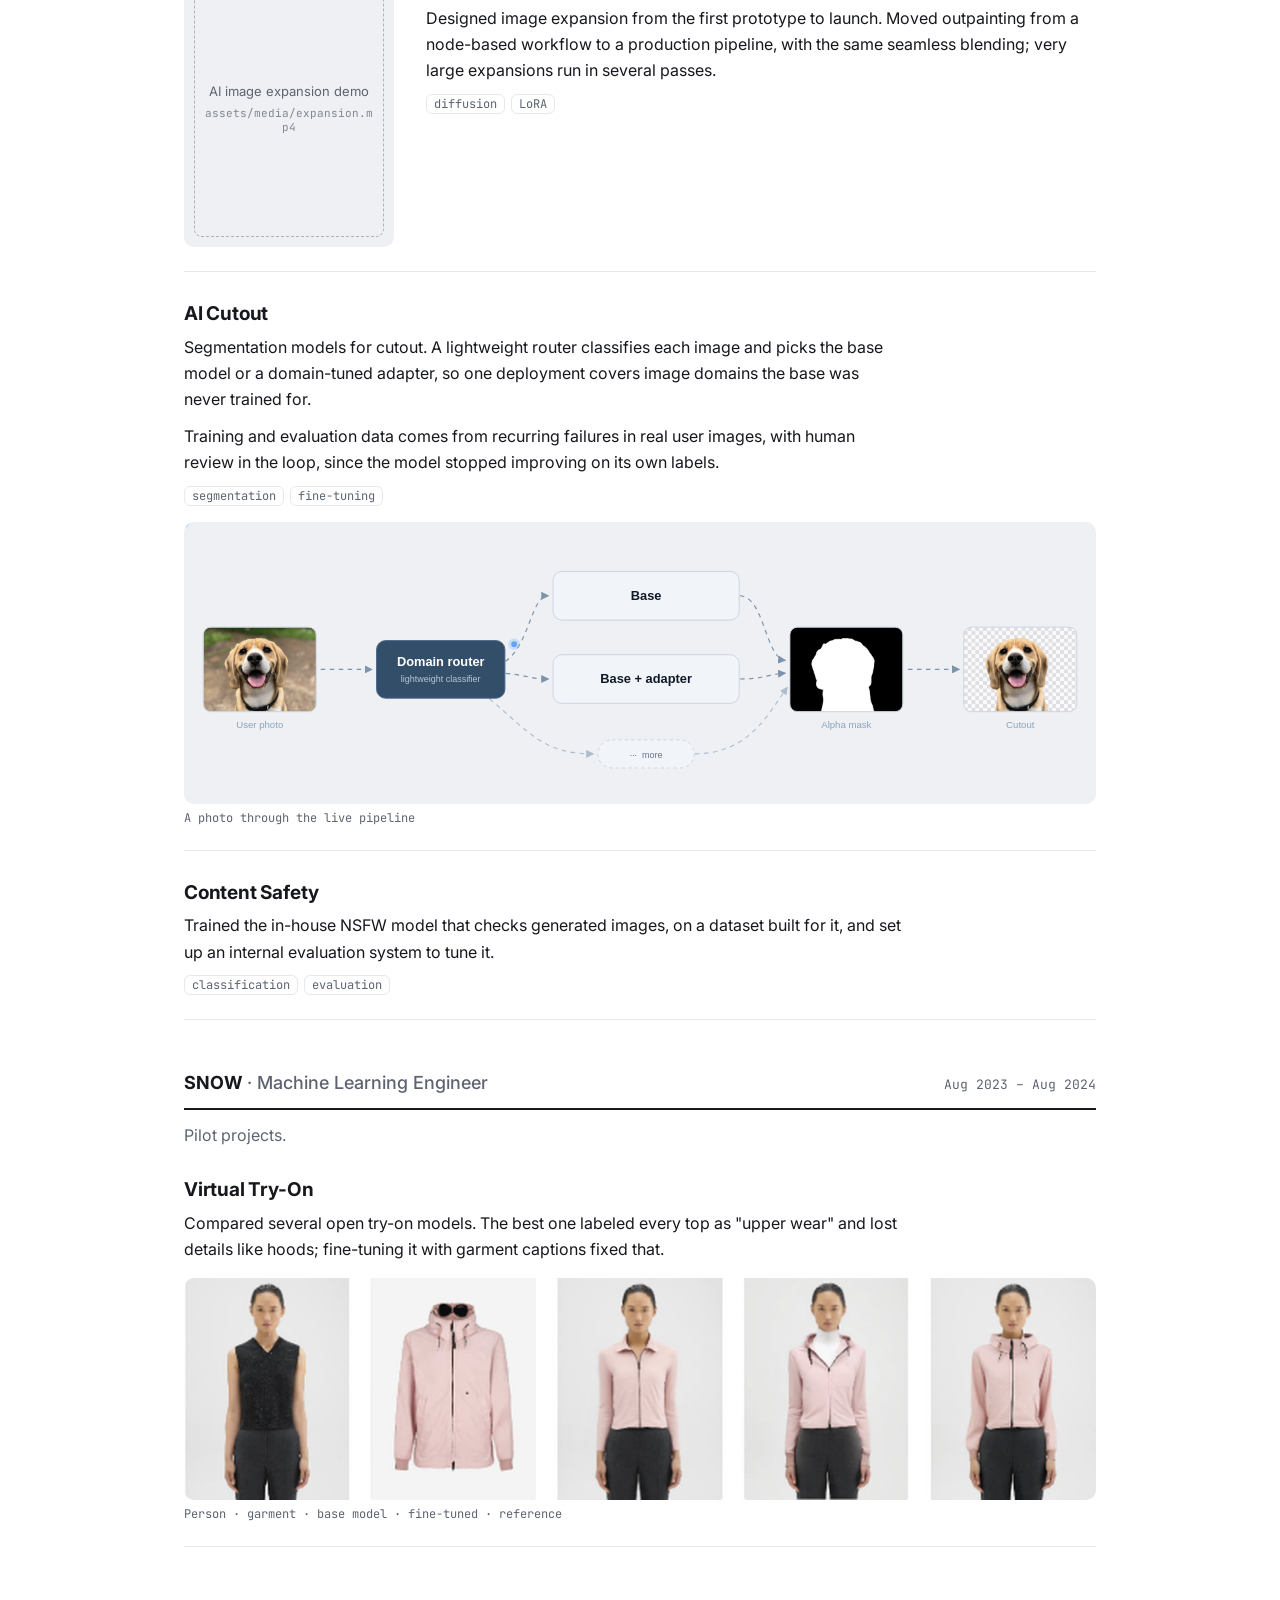
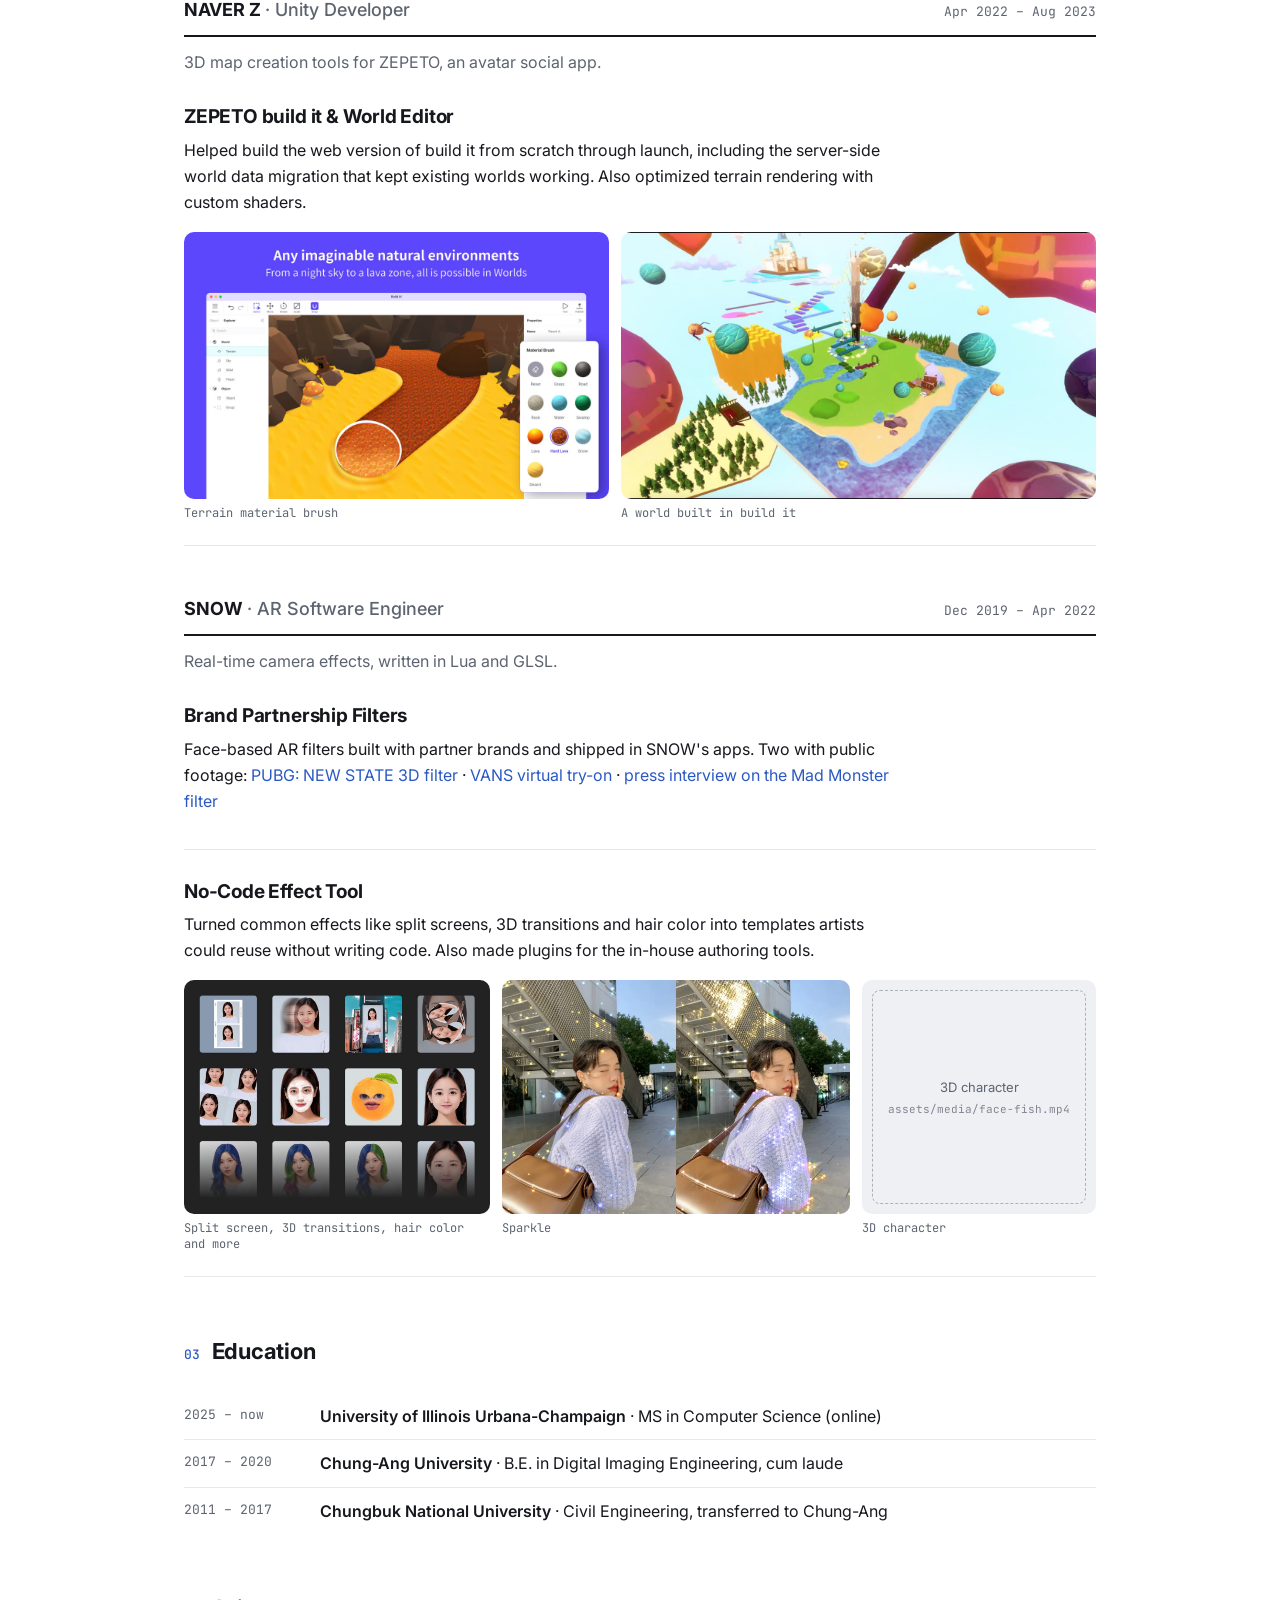
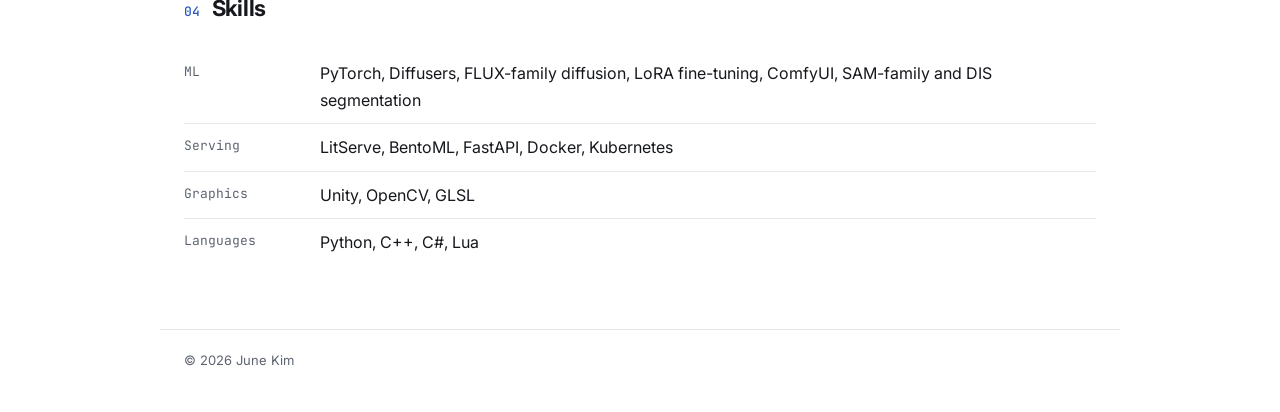
==== commit 8bec6673: "Fold inference API work into the overview and eraser card Co-Authored-By: Claude Opus 5.5 <noreply@a" ====
--- a/index.html
+++ b/index.html
@@ -81,7 +81,7 @@
         <h3>SNOW AI Lab <span>· Machine Learning Engineer</span></h3>
         <time>Aug 2024 – now</time>
       </div>
-      <p class="era__overview">Paid AI editing features for SNOW's camera apps, serving millions of requests a month. I designed and shipped the eraser and image expansion, and keep upgrading them as better models come out.</p>
+      <p class="era__overview">Paid AI editing features for SNOW's camera apps, serving millions of requests a month. I designed and shipped the eraser and image expansion, and keep upgrading them as better models come out. I also write the GPU inference services behind the eraser, expansion, and cutout with BentoML, LitServe, and FastAPI.</p>
     </div>
 
     <article class="project project--side">
@@ -94,9 +94,9 @@
           With a standard loss, the inpainting LoRA kept redrawing erased objects and drifting color at the mask boundary, and more data didn't help. Reweighting the mask interior and boundary, plus a term that keeps everything outside the mask unchanged, reduced both noticeably.
         </p>
         <p>
-          Tested masking backbones of several sizes and chose the one that best balanced quality and serving cost.
-        </p>
-        <ul class="tags"><li>diffusion</li><li>segmentation</li><li>LoRA</li></ul>
+          Tested masking backbones of several sizes. A smaller one with bf16 and GPU-side transforms cut the mask step about 8&times;, but side-by-side quality checks sent it back to the larger one.
+        </p>
+        <ul class="tags"><li>diffusion</li><li>segmentation</li><li>LoRA</li><li>serving</li></ul>
       </div>
       <div class="gallery">
         <figure class="shot" style="--r: 0.7500"><div class="media" data-kind="video" data-src="assets/media/eraser.mp4" data-label="AI eraser demo"></div></figure>
@@ -132,19 +132,6 @@
           <div class="media" data-kind="image" data-src="assets/media/cutout-routing.svg" data-label="Domain routing"></div>
           <figcaption>A photo through the live pipeline</figcaption>
         </figure>
-      </div>
-    </article>
-
-    <article class="project">
-      <div class="project__body">
-        <h4>Inference APIs</h4>
-        <p>
-          Wrote the GPU inference services behind these features with BentoML, LitServe, and FastAPI, from model loading and pre- and post-processing to error handling the apps can act on. Deployment and capacity are run together with the infrastructure team.
-        </p>
-        <p>
-          Cut the eraser's mask step about 8&times; with a smaller model, bf16, and GPU-side transforms, then moved back to the larger model after side-by-side quality checks.
-        </p>
-        <ul class="tags"><li>serving</li><li>GPU inference</li></ul>
       </div>
     </article>
 
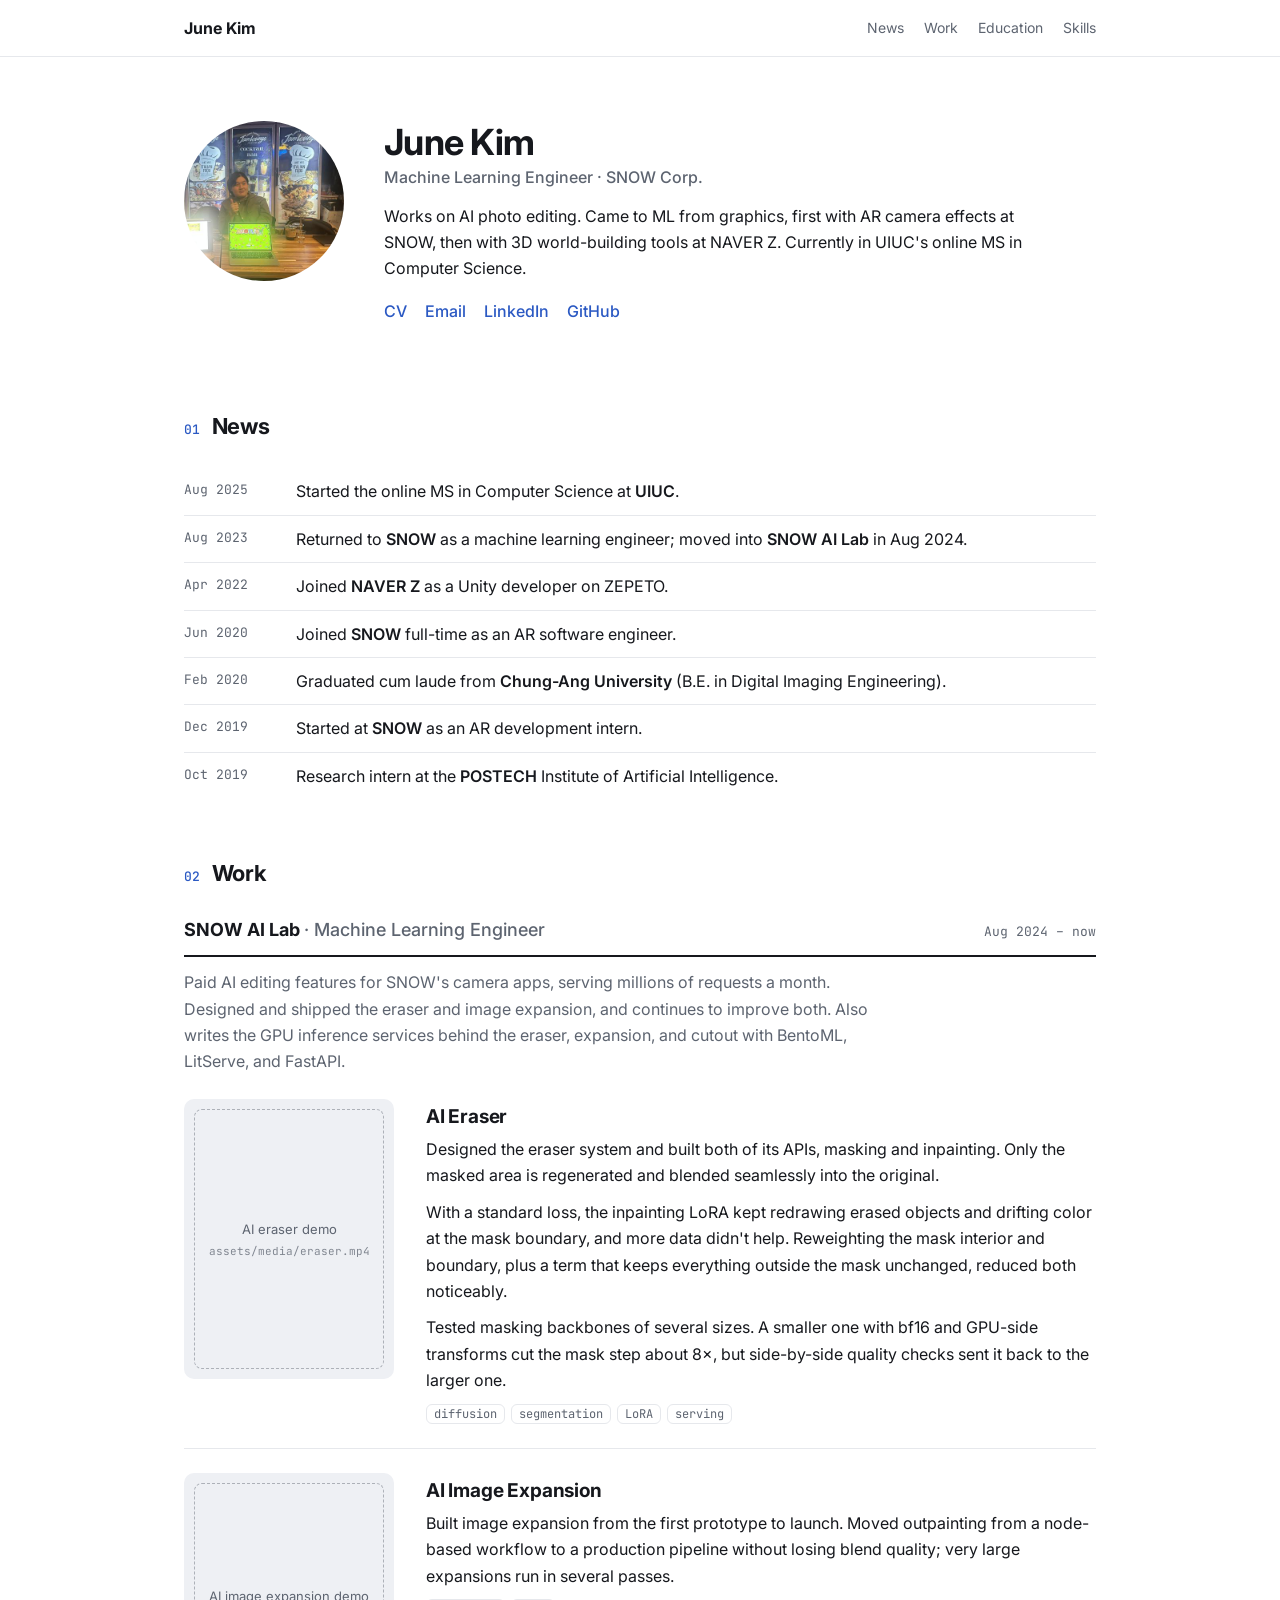
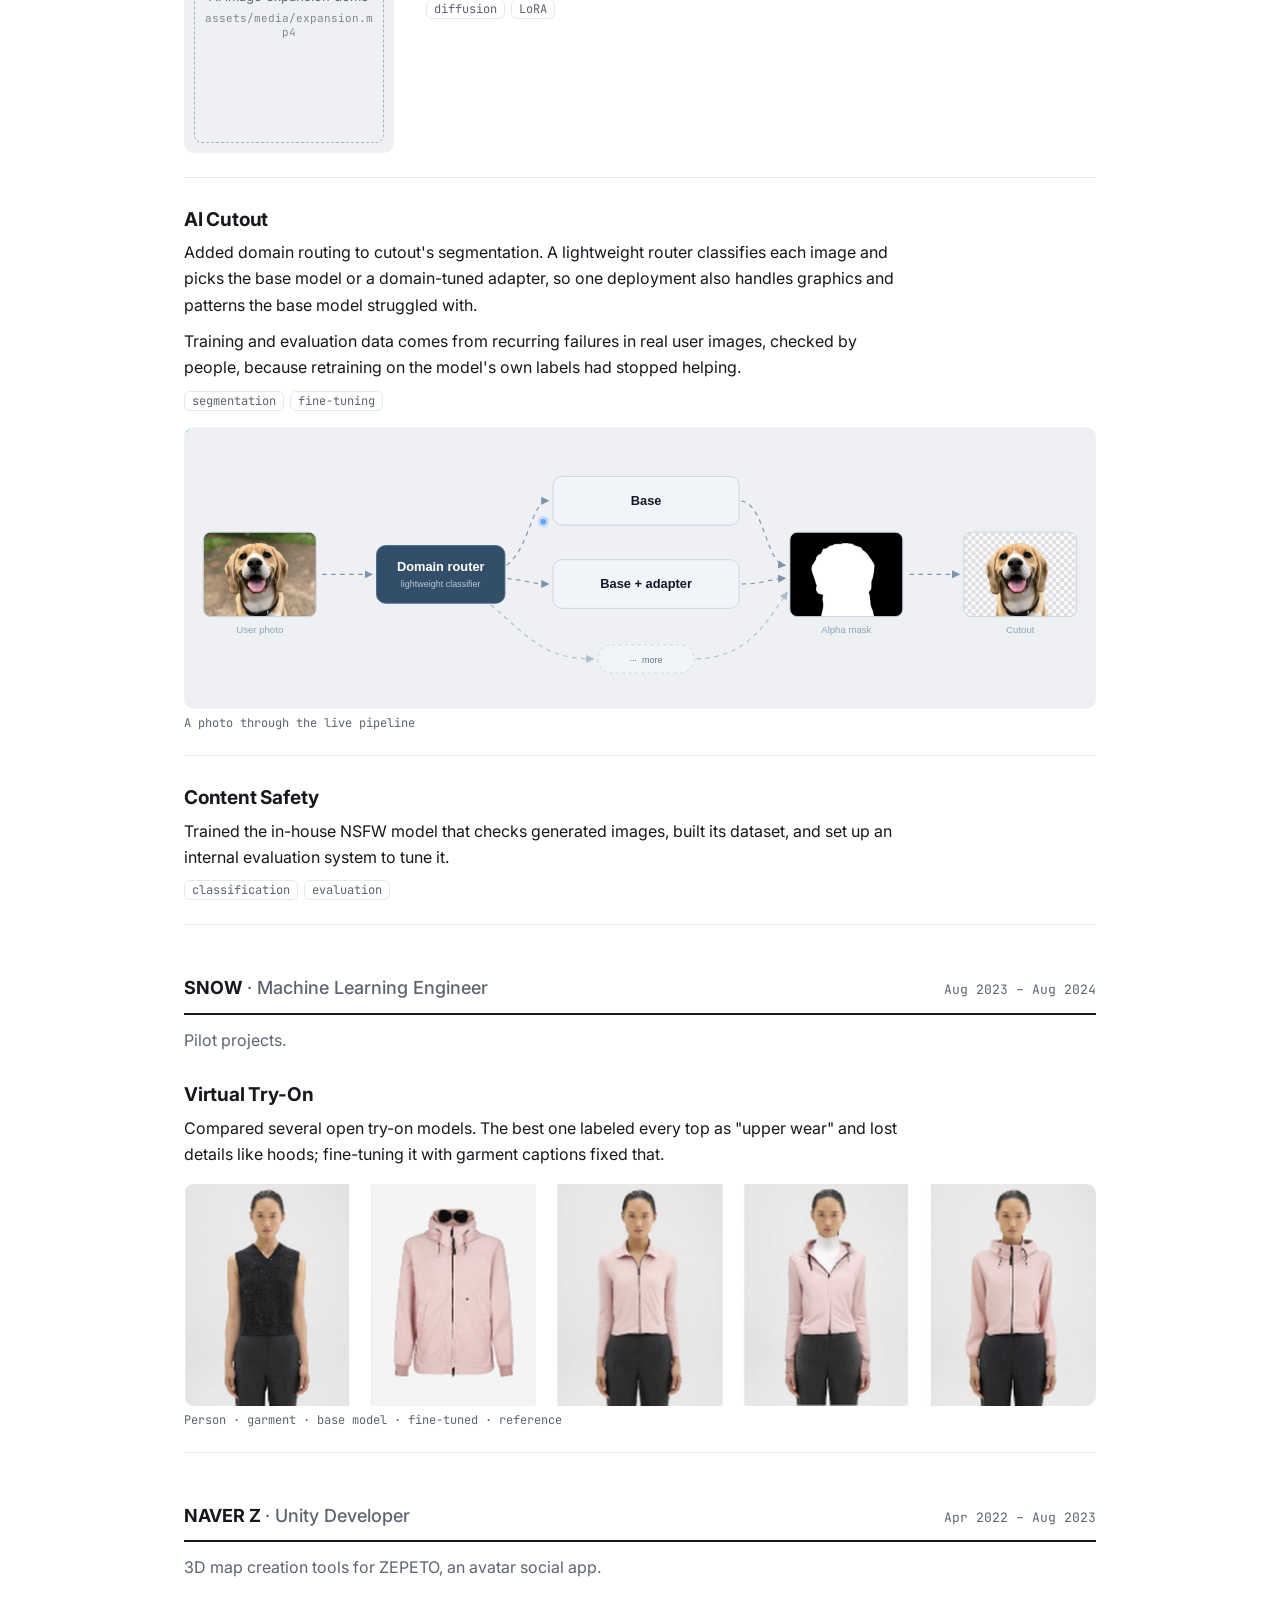
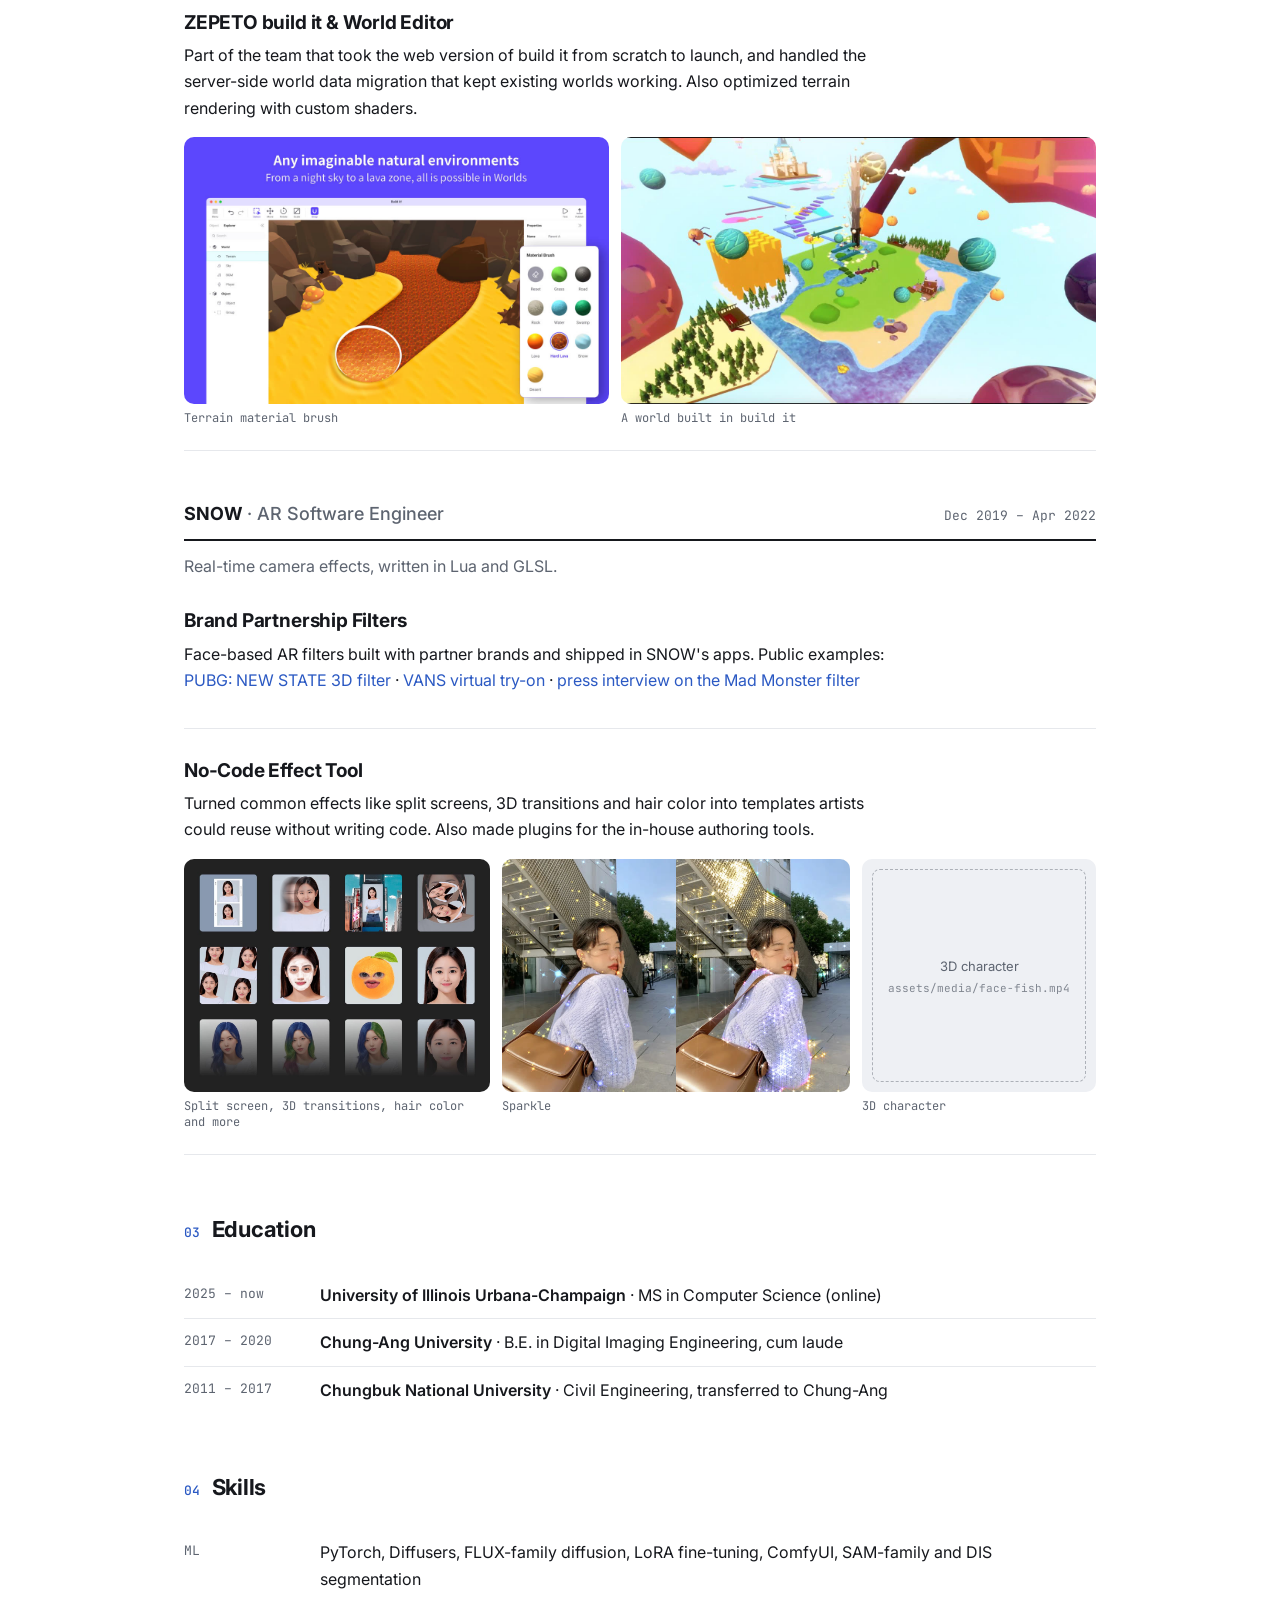
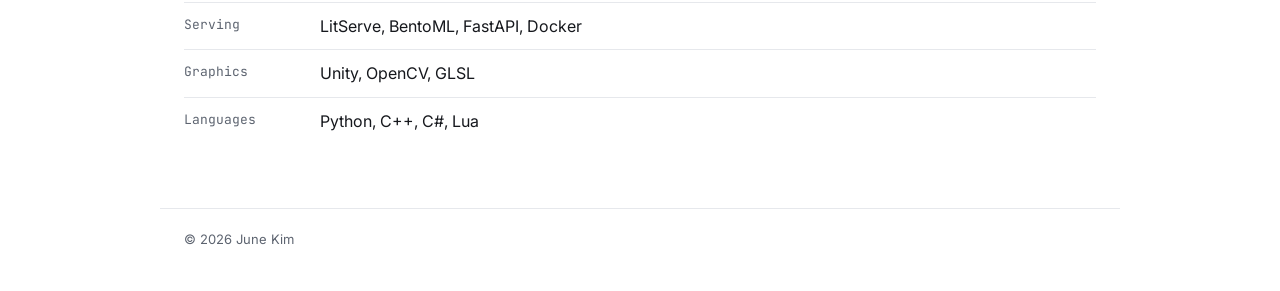
==== commit c7c084bb: "Tighten wording after a cold read; drop challenge ranks from News and Kubernetes from Skills Co-Auth" ====
--- a/index.html
+++ b/index.html
@@ -52,8 +52,6 @@
   <section id="news">
     <h2><span class="num">01</span>News</h2>
     <ul class="news">
-      <li><time>Sep 2026</time><span>8th of 15 in the <b>Volumetric Video Challenge</b> (Sparse-View Track), SIGGRAPH Asia 2026 Workshop.</span></li>
-      <li><time>Mar 2026</time><span>14th of 22 in the <b>NTIRE 2026 Shadow Removal Challenge</b>, CVPR 2026 Workshop.</span></li>
       <li><time>Aug 2025</time><span>Started the online MS in Computer Science at <b>UIUC</b>.</span></li>
       <li><time>Aug 2023</time><span>Returned to <b>SNOW</b> as a machine learning engineer; moved into <b>SNOW AI Lab</b> in Aug 2024.</span></li>
       <li><time>Apr 2022</time><span>Joined <b>NAVER Z</b> as a Unity developer on ZEPETO.</span></li>
@@ -81,7 +79,7 @@
         <h3>SNOW AI Lab <span>· Machine Learning Engineer</span></h3>
         <time>Aug 2024 – now</time>
       </div>
-      <p class="era__overview">Paid AI editing features for SNOW's camera apps, serving millions of requests a month. I designed and shipped the eraser and image expansion, and keep upgrading them as better models come out. I also write the GPU inference services behind the eraser, expansion, and cutout with BentoML, LitServe, and FastAPI.</p>
+      <p class="era__overview">Paid AI editing features for SNOW's camera apps, serving millions of requests a month. Designed and shipped the eraser and image expansion, and continues to improve both. Also writes the GPU inference services behind the eraser, expansion, and cutout with BentoML, LitServe, and FastAPI.</p>
     </div>
 
     <article class="project project--side">
@@ -107,7 +105,7 @@
       <div class="project__body">
         <h4>AI Image Expansion</h4>
         <p>
-          Designed image expansion from the first prototype to launch. Moved outpainting from a node-based workflow to a production pipeline, with the same seamless blending; very large expansions run in several passes.
+          Built image expansion from the first prototype to launch. Moved outpainting from a node-based workflow to a production pipeline without losing blend quality; very large expansions run in several passes.
         </p>
         <ul class="tags"><li>diffusion</li><li>LoRA</li></ul>
       </div>
@@ -120,10 +118,10 @@
       <div class="project__body">
         <h4>AI Cutout</h4>
         <p>
-          Segmentation models for cutout. A lightweight router classifies each image and picks the base model or a domain-tuned adapter, so one deployment covers image domains the base was never trained for.
-        </p>
-        <p>
-          Training and evaluation data comes from recurring failures in real user images, with human review in the loop, since the model stopped improving on its own labels.
+          Added domain routing to cutout's segmentation. A lightweight router classifies each image and picks the base model or a domain-tuned adapter, so one deployment also handles graphics and patterns the base model struggled with.
+        </p>
+        <p>
+          Training and evaluation data comes from recurring failures in real user images, checked by people, because retraining on the model's own labels had stopped helping.
         </p>
         <ul class="tags"><li>segmentation</li><li>fine-tuning</li></ul>
       </div>
@@ -139,7 +137,7 @@
       <div class="project__body">
         <h4>Content Safety</h4>
         <p>
-          Trained the in-house NSFW model that checks generated images, on a dataset built for it, and set up an internal evaluation system to tune it.
+          Trained the in-house NSFW model that checks generated images, built its dataset, and set up an internal evaluation system to tune it.
         </p>
         <ul class="tags"><li>classification</li><li>evaluation</li></ul>
       </div>
@@ -182,7 +180,7 @@
       <div class="project__body">
         <h4>ZEPETO build it &amp; World Editor</h4>
         <p>
-          Helped build the web version of build it from scratch through launch, including the server-side world data migration that kept existing worlds working. Also optimized terrain rendering with custom shaders.
+          Part of the team that took the web version of build it from scratch to launch, and handled the server-side world data migration that kept existing worlds working. Also optimized terrain rendering with custom shaders.
         </p>
       </div>
       <div class="gallery gallery--fit">
@@ -210,7 +208,7 @@
       <div class="project__body">
         <h4>Brand Partnership Filters</h4>
         <p>
-          Face-based AR filters built with partner brands and shipped in SNOW's apps. Two with public footage:
+          Face-based AR filters built with partner brands and shipped in SNOW's apps. Public examples:
           <a href="https://youtu.be/4NdqvH-oWIs" target="_blank" rel="noopener">PUBG: NEW STATE 3D filter</a> ·
           <a href="https://youtube.com/shorts/MV7szw4_x6U" target="_blank" rel="noopener">VANS virtual try-on</a> ·
           <a href="https://www.jobplanet.co.kr/contents/news-1741" target="_blank" rel="noopener">press interview on the Mad Monster filter</a>
@@ -270,7 +268,7 @@
       </li>
       <li>
         <div class="entries__meta">Serving</div>
-        <div>LitServe, BentoML, FastAPI, Docker, Kubernetes</div>
+        <div>LitServe, BentoML, FastAPI, Docker</div>
       </li>
       <li>
         <div class="entries__meta">Graphics</div>
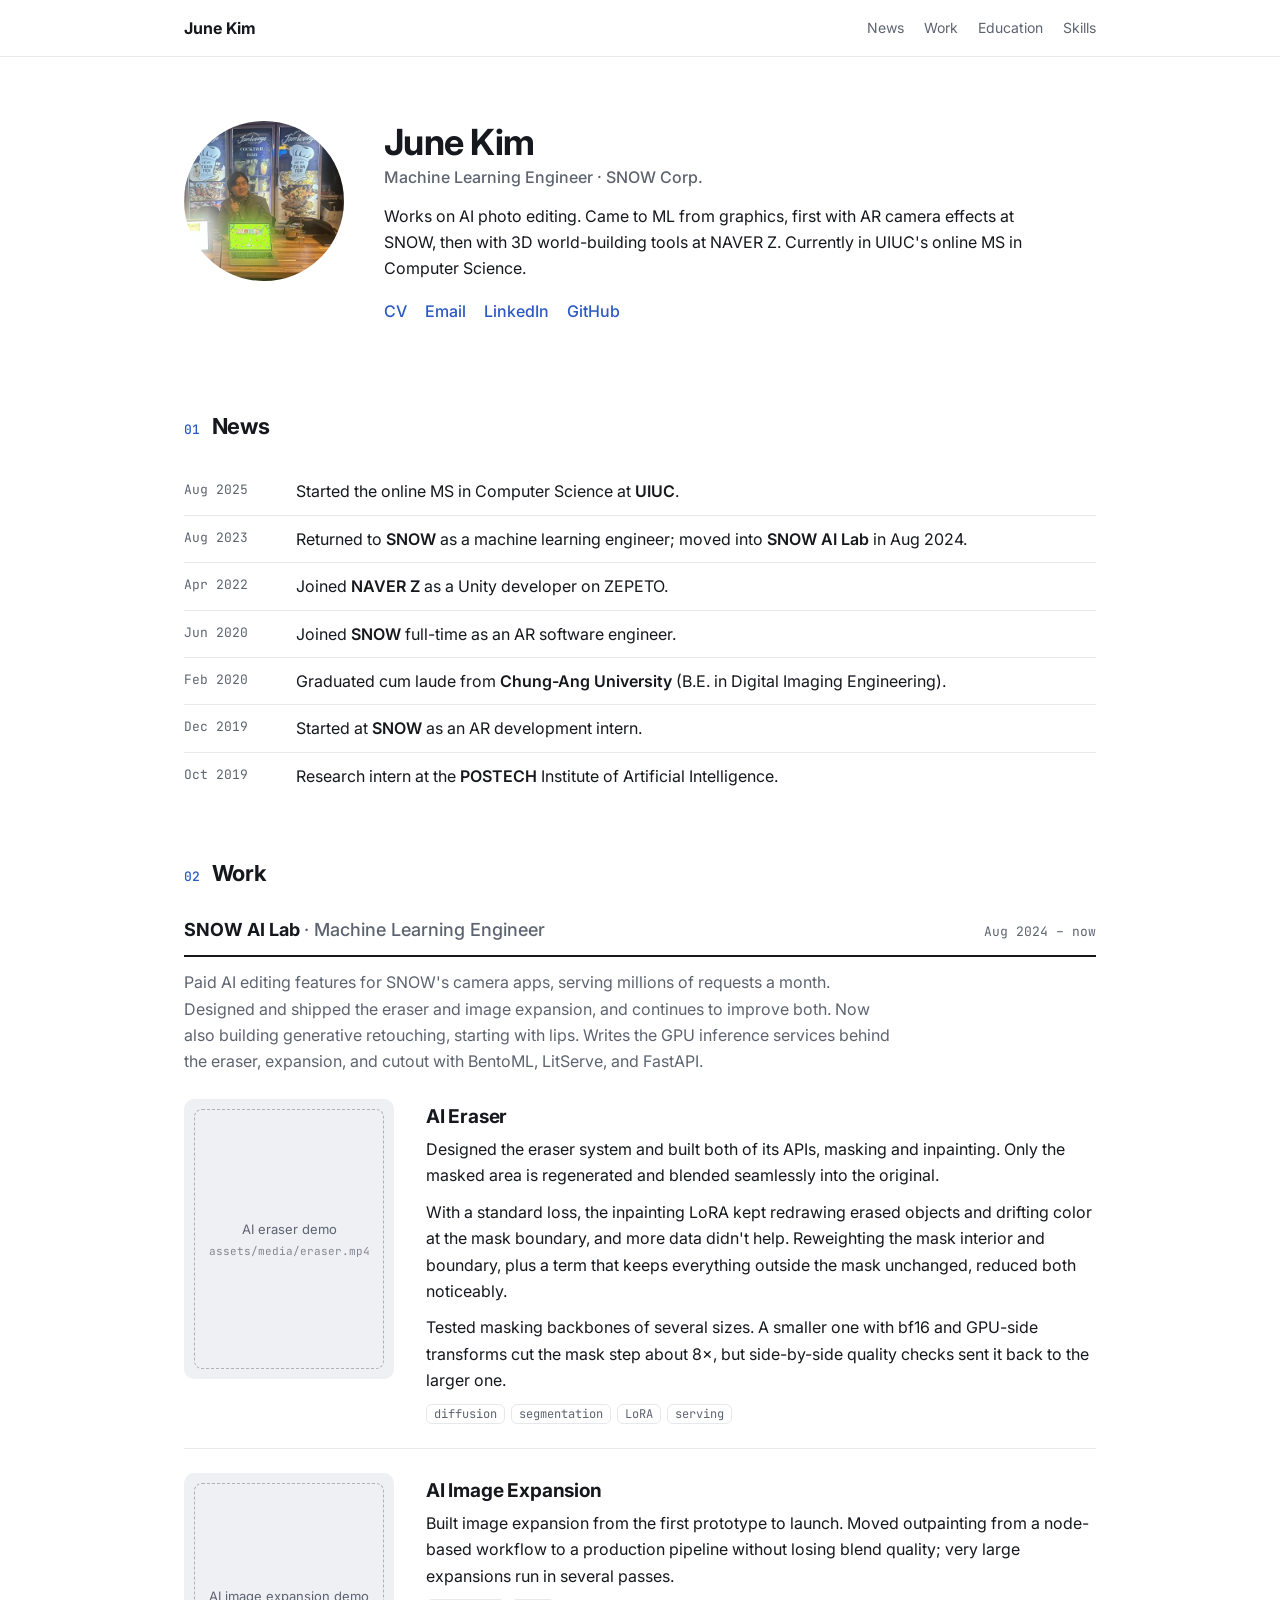
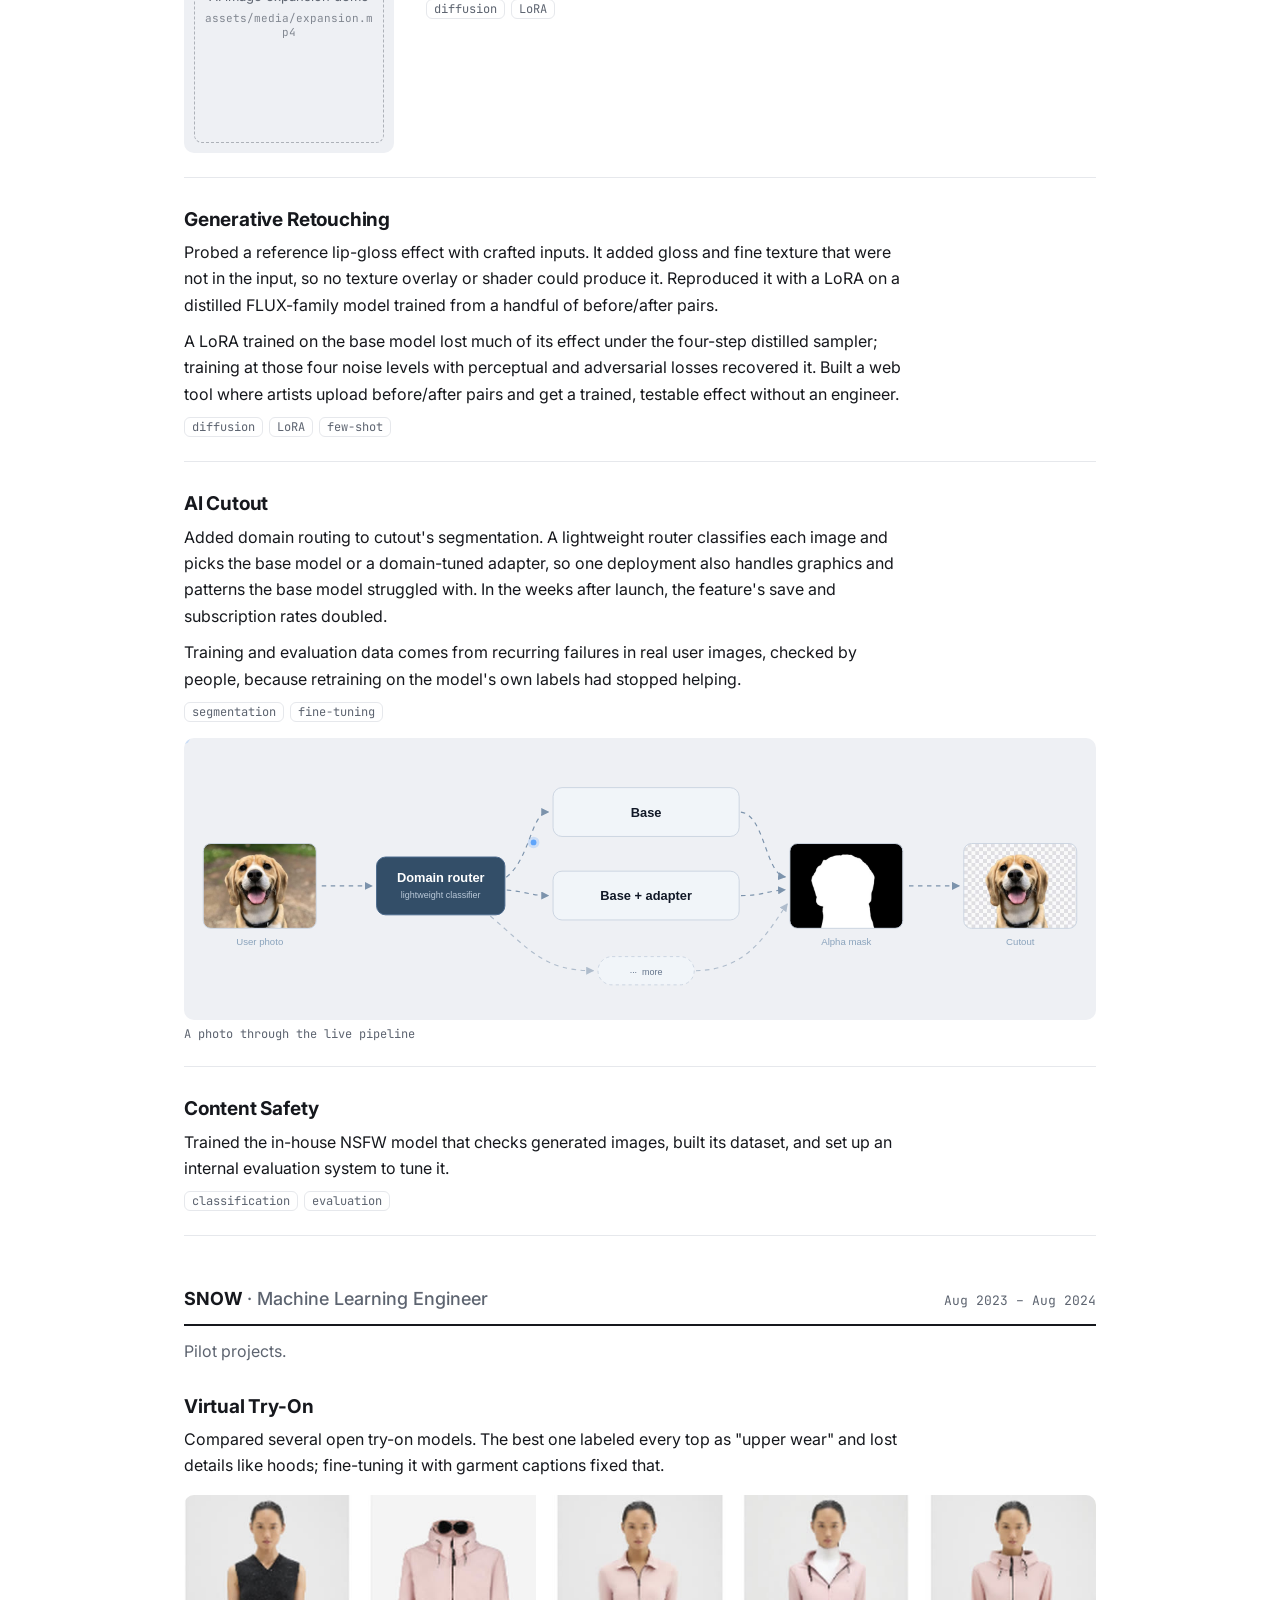
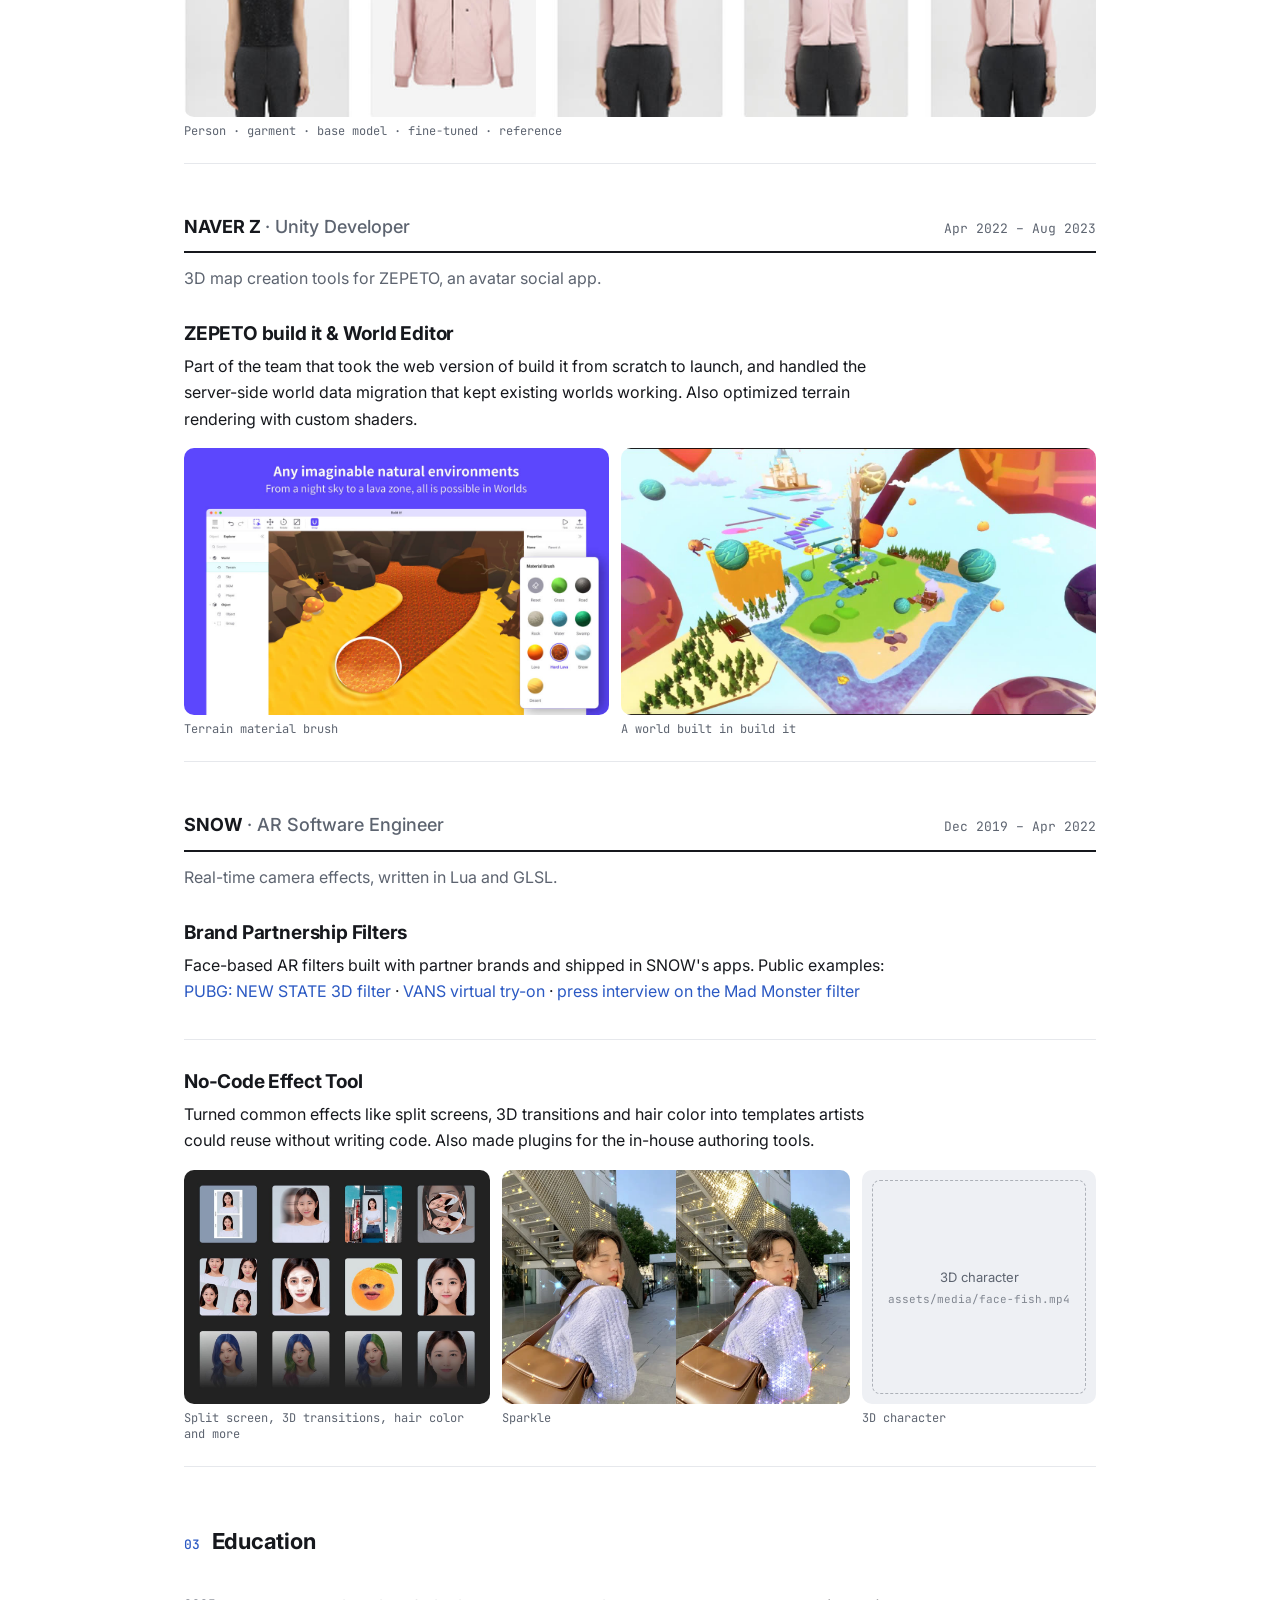
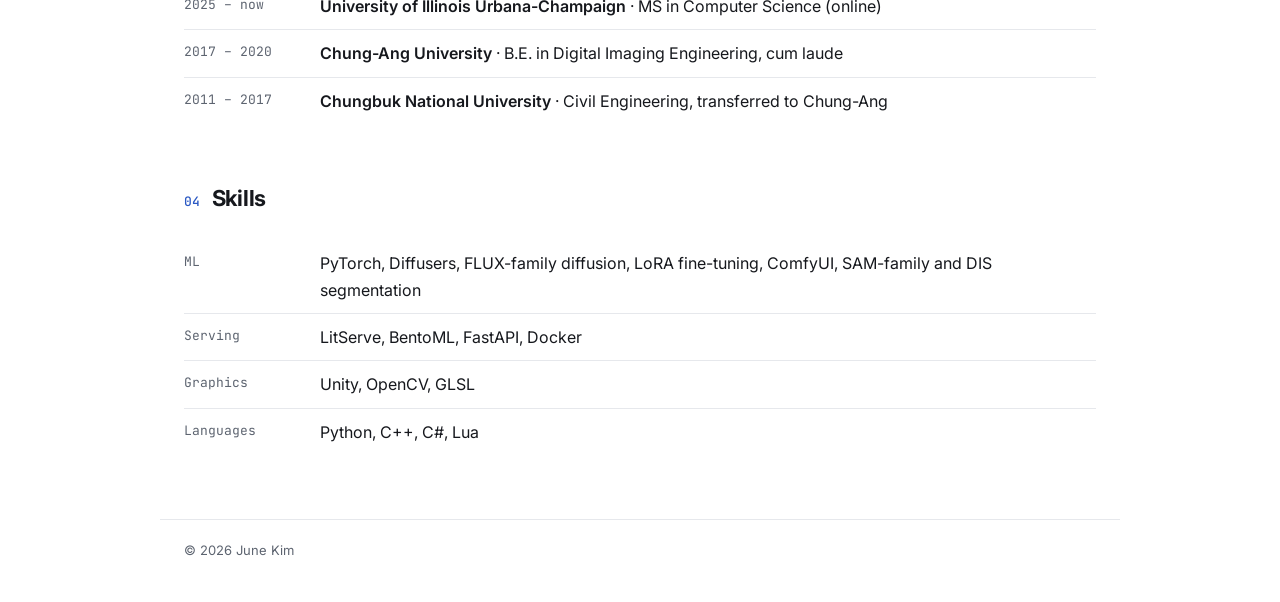
==== commit a3bd6f83: "Add generative retouching card, cutout launch result, and refresh CV Co-Authored-By: Claude Fable 5." ====
--- a/index.html
+++ b/index.html
@@ -79,7 +79,7 @@
         <h3>SNOW AI Lab <span>· Machine Learning Engineer</span></h3>
         <time>Aug 2024 – now</time>
       </div>
-      <p class="era__overview">Paid AI editing features for SNOW's camera apps, serving millions of requests a month. Designed and shipped the eraser and image expansion, and continues to improve both. Also writes the GPU inference services behind the eraser, expansion, and cutout with BentoML, LitServe, and FastAPI.</p>
+      <p class="era__overview">Paid AI editing features for SNOW's camera apps, serving millions of requests a month. Designed and shipped the eraser and image expansion, and continues to improve both. Now also building generative retouching, starting with lips. Writes the GPU inference services behind the eraser, expansion, and cutout with BentoML, LitServe, and FastAPI.</p>
     </div>
 
     <article class="project project--side">
@@ -114,11 +114,25 @@
       </div>
     </article>
 
+    <!-- Generative Retouching: no media yet. Add a gallery row (before/after lips, tool screenshot) when available. -->
+    <article class="project">
+      <div class="project__body">
+        <h4>Generative Retouching</h4>
+        <p>
+          Probed a reference lip-gloss effect with crafted inputs. It added gloss and fine texture that were not in the input, so no texture overlay or shader could produce it. Reproduced it with a LoRA on a distilled FLUX-family model trained from a handful of before/after pairs.
+        </p>
+        <p>
+          A LoRA trained on the base model lost much of its effect under the four-step distilled sampler; training at those four noise levels with perceptual and adversarial losses recovered it. Built a web tool where artists upload before/after pairs and get a trained, testable effect without an engineer.
+        </p>
+        <ul class="tags"><li>diffusion</li><li>LoRA</li><li>few-shot</li></ul>
+      </div>
+    </article>
+
     <article class="project">
       <div class="project__body">
         <h4>AI Cutout</h4>
         <p>
-          Added domain routing to cutout's segmentation. A lightweight router classifies each image and picks the base model or a domain-tuned adapter, so one deployment also handles graphics and patterns the base model struggled with.
+          Added domain routing to cutout's segmentation. A lightweight router classifies each image and picks the base model or a domain-tuned adapter, so one deployment also handles graphics and patterns the base model struggled with. In the weeks after launch, the feature's save and subscription rates doubled.
         </p>
         <p>
           Training and evaluation data comes from recurring failures in real user images, checked by people, because retraining on the model's own labels had stopped helping.
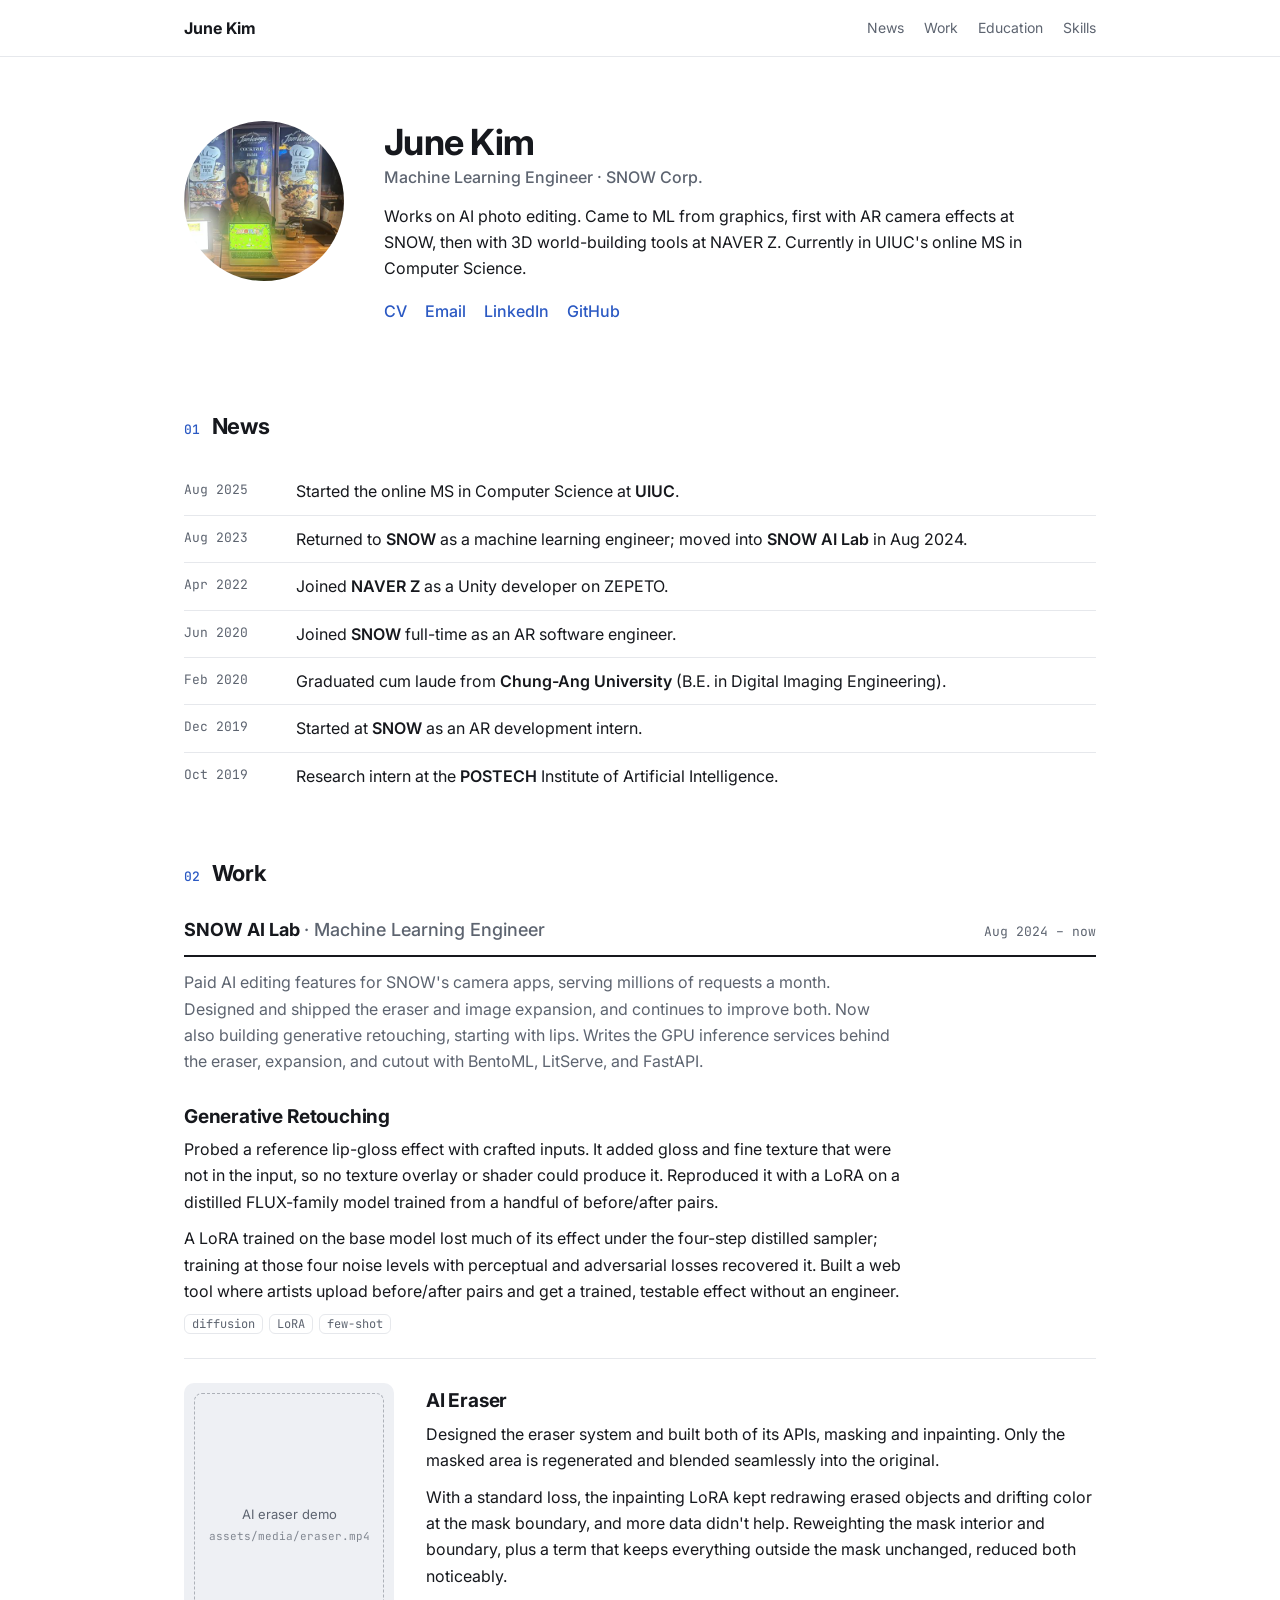
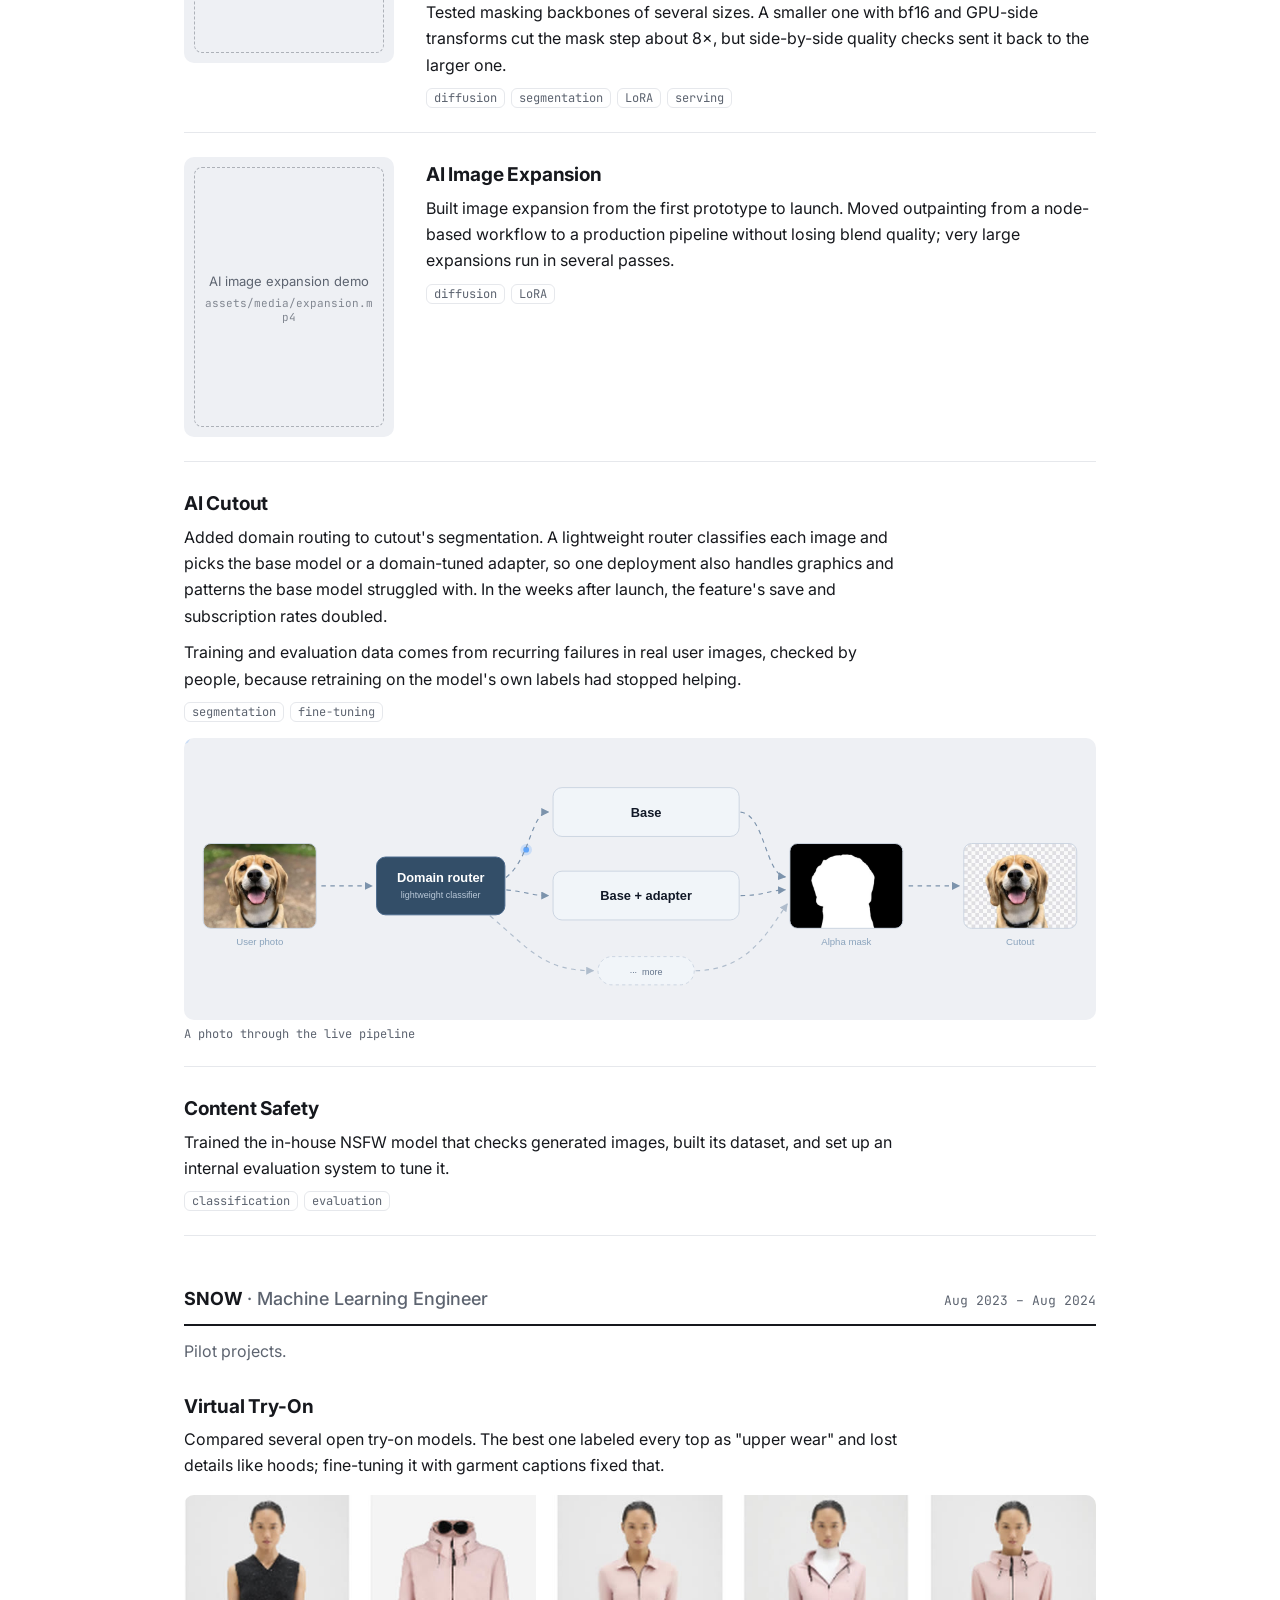
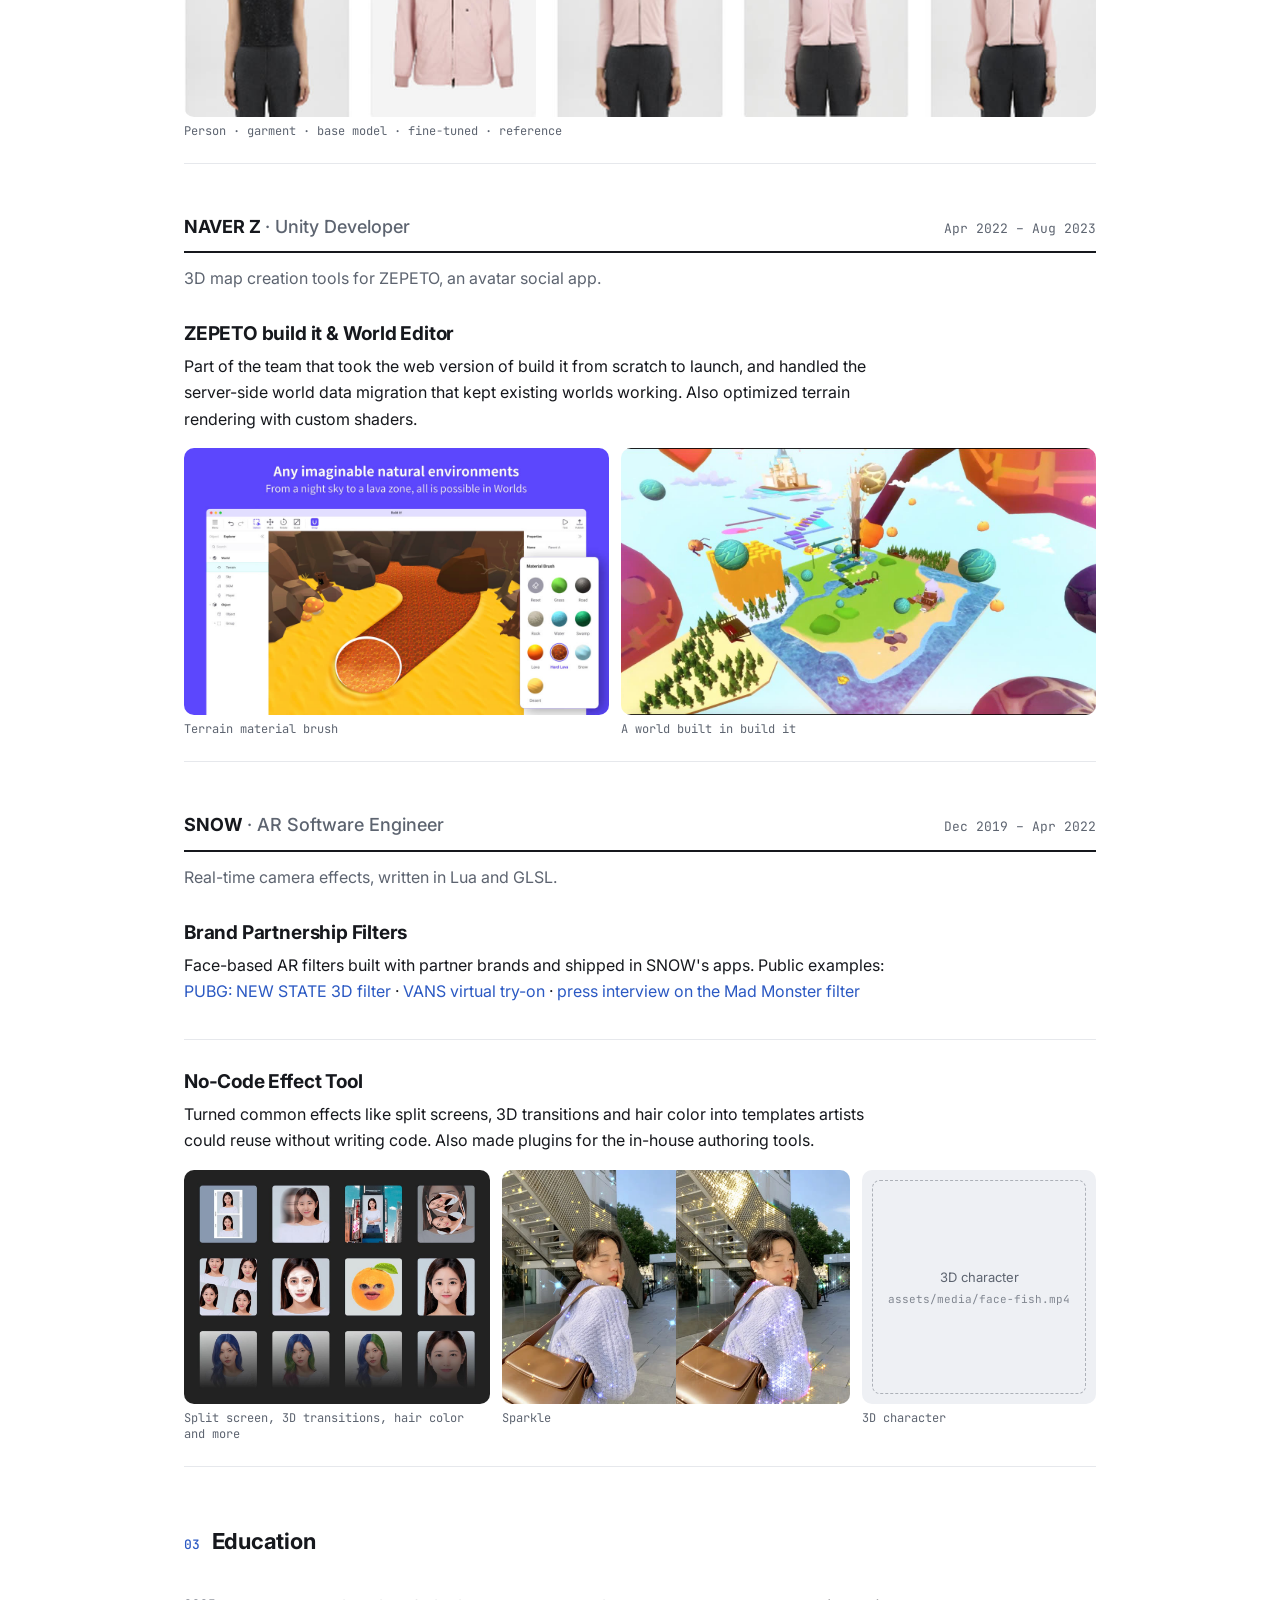
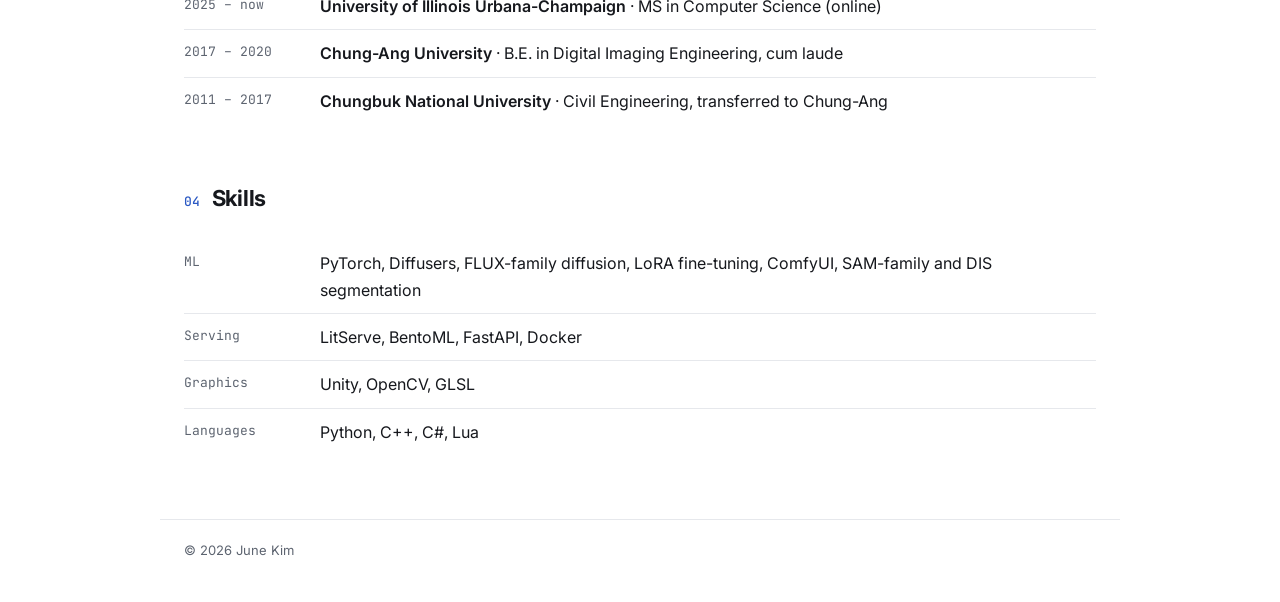
==== commit a4920f5a: "Move Generative Retouching card to top of SNOW AI Lab era Newest work first.  Co-Authored-By: Claude" ====
--- a/index.html
+++ b/index.html
@@ -82,6 +82,20 @@
       <p class="era__overview">Paid AI editing features for SNOW's camera apps, serving millions of requests a month. Designed and shipped the eraser and image expansion, and continues to improve both. Now also building generative retouching, starting with lips. Writes the GPU inference services behind the eraser, expansion, and cutout with BentoML, LitServe, and FastAPI.</p>
     </div>
 
+    <!-- Generative Retouching: no media yet. Add a gallery row (before/after lips, tool screenshot) when available. -->
+    <article class="project">
+      <div class="project__body">
+        <h4>Generative Retouching</h4>
+        <p>
+          Probed a reference lip-gloss effect with crafted inputs. It added gloss and fine texture that were not in the input, so no texture overlay or shader could produce it. Reproduced it with a LoRA on a distilled FLUX-family model trained from a handful of before/after pairs.
+        </p>
+        <p>
+          A LoRA trained on the base model lost much of its effect under the four-step distilled sampler; training at those four noise levels with perceptual and adversarial losses recovered it. Built a web tool where artists upload before/after pairs and get a trained, testable effect without an engineer.
+        </p>
+        <ul class="tags"><li>diffusion</li><li>LoRA</li><li>few-shot</li></ul>
+      </div>
+    </article>
+
     <article class="project project--side">
       <div class="project__body">
         <h4>AI Eraser</h4>
@@ -111,20 +125,6 @@
       </div>
       <div class="gallery">
         <figure class="shot" style="--r: 0.7500"><div class="media" data-kind="video" data-src="assets/media/expansion.mp4" data-label="AI image expansion demo"></div></figure>
-      </div>
-    </article>
-
-    <!-- Generative Retouching: no media yet. Add a gallery row (before/after lips, tool screenshot) when available. -->
-    <article class="project">
-      <div class="project__body">
-        <h4>Generative Retouching</h4>
-        <p>
-          Probed a reference lip-gloss effect with crafted inputs. It added gloss and fine texture that were not in the input, so no texture overlay or shader could produce it. Reproduced it with a LoRA on a distilled FLUX-family model trained from a handful of before/after pairs.
-        </p>
-        <p>
-          A LoRA trained on the base model lost much of its effect under the four-step distilled sampler; training at those four noise levels with perceptual and adversarial losses recovered it. Built a web tool where artists upload before/after pairs and get a trained, testable effect without an engineer.
-        </p>
-        <ul class="tags"><li>diffusion</li><li>LoRA</li><li>few-shot</li></ul>
       </div>
     </article>
 
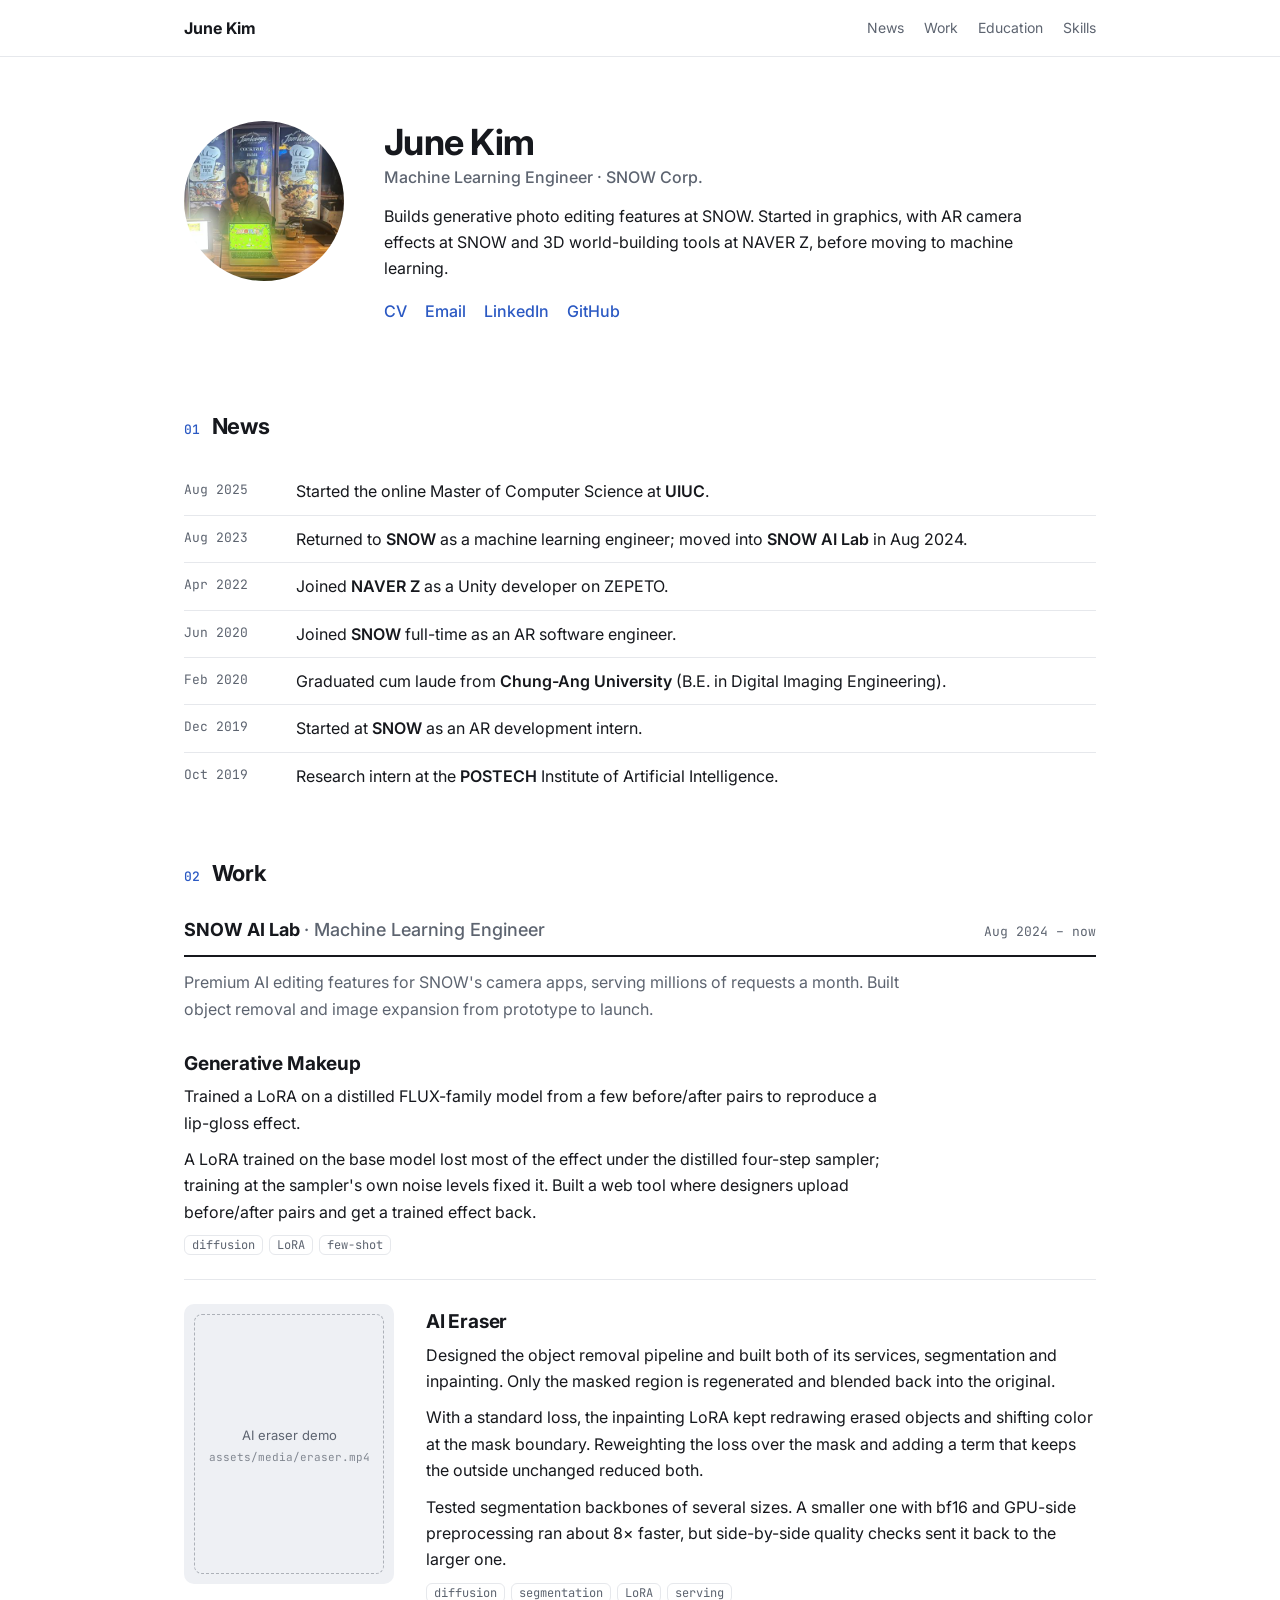
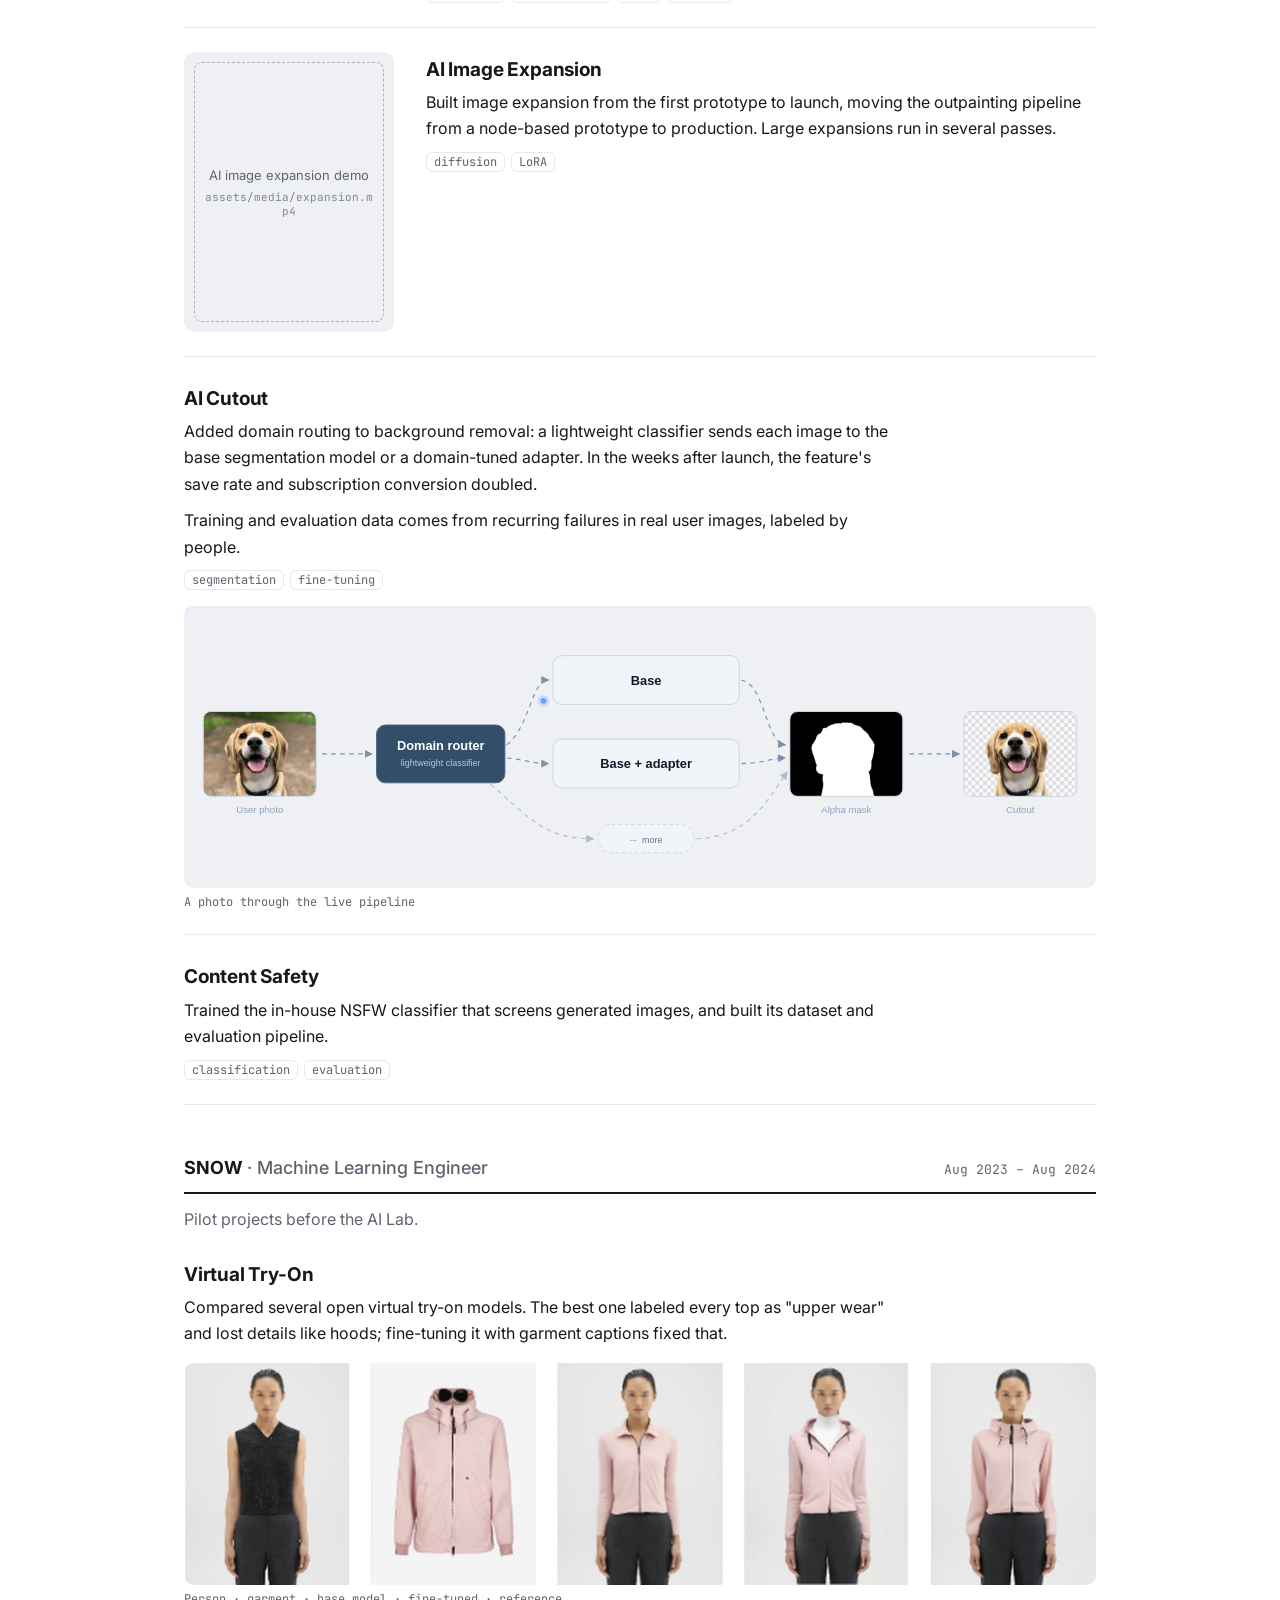
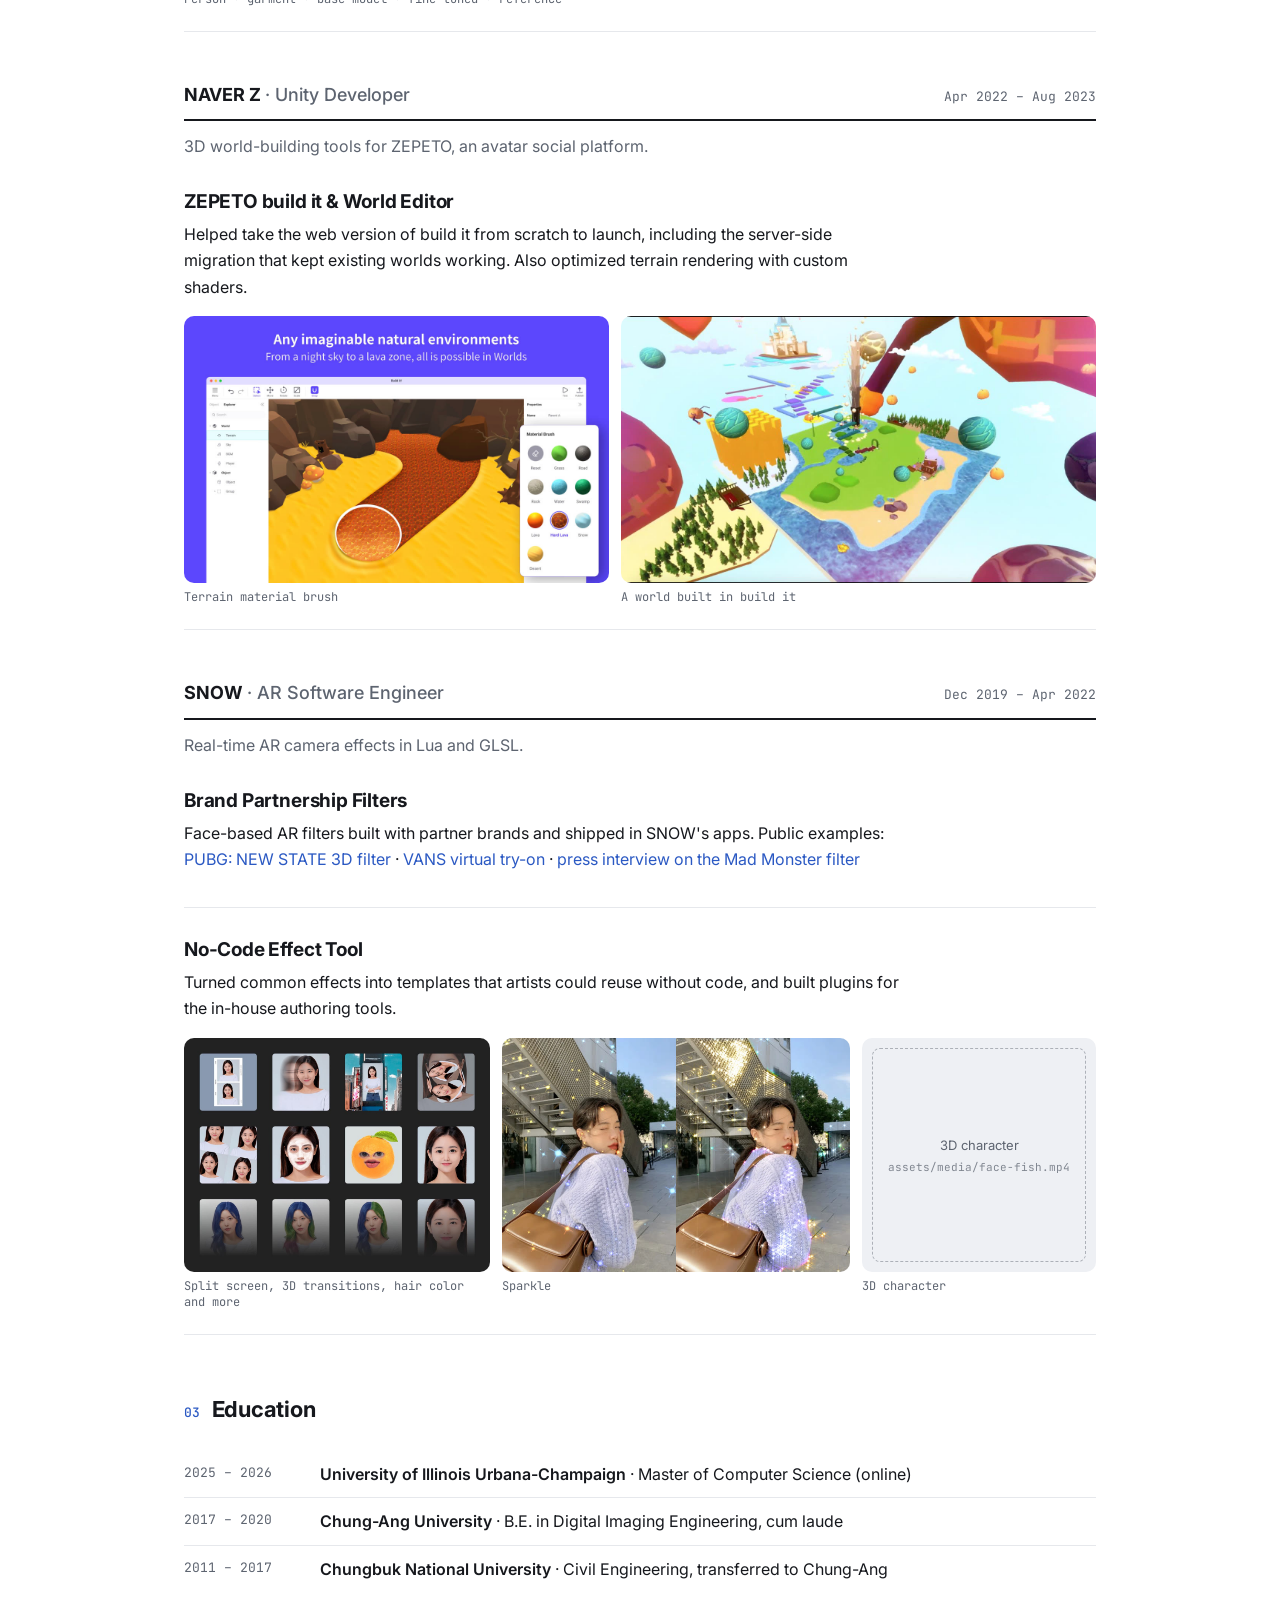
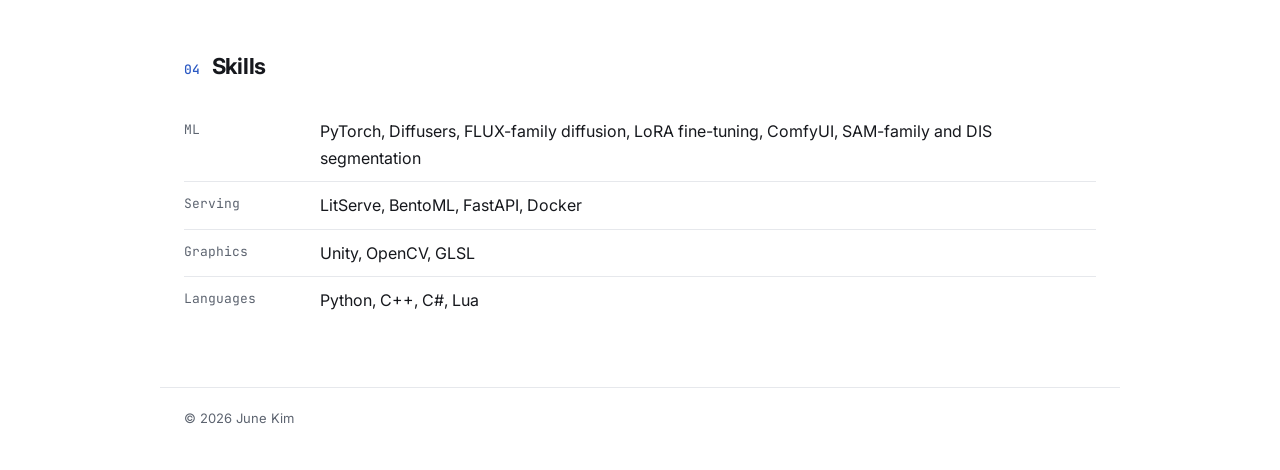
==== commit 52795969: "Rewrite work descriptions in standard terms, update CV Co-Authored-By: Claude Fable 5.1 <noreply@ant" ====
--- a/index.html
+++ b/index.html
@@ -34,8 +34,8 @@
       <h1>June Kim</h1>
       <p class="hero__role">Machine Learning Engineer · SNOW Corp.</p>
       <p>
-        Works on AI photo editing. Came to ML from graphics, first with AR camera effects at SNOW, then with 3D
-        world-building tools at NAVER Z. Currently in UIUC's online MS in Computer Science.
+        Builds generative photo editing features at SNOW. Started in graphics, with AR camera effects at SNOW and
+        3D world-building tools at NAVER Z, before moving to machine learning.
       </p>
       <p class="hero__links">
         <a href="assets/June_Kim_CV.pdf" target="_blank" rel="noopener">CV</a>
@@ -52,7 +52,7 @@
   <section id="news">
     <h2><span class="num">01</span>News</h2>
     <ul class="news">
-      <li><time>Aug 2025</time><span>Started the online MS in Computer Science at <b>UIUC</b>.</span></li>
+      <li><time>Aug 2025</time><span>Started the online Master of Computer Science at <b>UIUC</b>.</span></li>
       <li><time>Aug 2023</time><span>Returned to <b>SNOW</b> as a machine learning engineer; moved into <b>SNOW AI Lab</b> in Aug 2024.</span></li>
       <li><time>Apr 2022</time><span>Joined <b>NAVER Z</b> as a Unity developer on ZEPETO.</span></li>
       <li><time>Jun 2020</time><span>Joined <b>SNOW</b> full-time as an AR software engineer.</span></li>
@@ -79,18 +79,18 @@
         <h3>SNOW AI Lab <span>· Machine Learning Engineer</span></h3>
         <time>Aug 2024 – now</time>
       </div>
-      <p class="era__overview">Paid AI editing features for SNOW's camera apps, serving millions of requests a month. Designed and shipped the eraser and image expansion, and continues to improve both. Now also building generative retouching, starting with lips. Writes the GPU inference services behind the eraser, expansion, and cutout with BentoML, LitServe, and FastAPI.</p>
-    </div>
-
-    <!-- Generative Retouching: no media yet. Add a gallery row (before/after lips, tool screenshot) when available. -->
-    <article class="project">
-      <div class="project__body">
-        <h4>Generative Retouching</h4>
-        <p>
-          Probed a reference lip-gloss effect with crafted inputs. It added gloss and fine texture that were not in the input, so no texture overlay or shader could produce it. Reproduced it with a LoRA on a distilled FLUX-family model trained from a handful of before/after pairs.
-        </p>
-        <p>
-          A LoRA trained on the base model lost much of its effect under the four-step distilled sampler; training at those four noise levels with perceptual and adversarial losses recovered it. Built a web tool where artists upload before/after pairs and get a trained, testable effect without an engineer.
+      <p class="era__overview">Premium AI editing features for SNOW's camera apps, serving millions of requests a month. Built object removal and image expansion from prototype to launch.</p>
+    </div>
+
+    <!-- Generative Makeup: no media yet. Add a gallery row (before/after lips, tool screenshot) when available. -->
+    <article class="project">
+      <div class="project__body">
+        <h4>Generative Makeup</h4>
+        <p>
+          Trained a LoRA on a distilled FLUX-family model from a few before/after pairs to reproduce a lip-gloss effect.
+        </p>
+        <p>
+          A LoRA trained on the base model lost most of the effect under the distilled four-step sampler; training at the sampler's own noise levels fixed it. Built a web tool where designers upload before/after pairs and get a trained effect back.
         </p>
         <ul class="tags"><li>diffusion</li><li>LoRA</li><li>few-shot</li></ul>
       </div>
@@ -100,13 +100,13 @@
       <div class="project__body">
         <h4>AI Eraser</h4>
         <p>
-          Designed the eraser system and built both of its APIs, masking and inpainting. Only the masked area is regenerated and blended seamlessly into the original.
-        </p>
-        <p>
-          With a standard loss, the inpainting LoRA kept redrawing erased objects and drifting color at the mask boundary, and more data didn't help. Reweighting the mask interior and boundary, plus a term that keeps everything outside the mask unchanged, reduced both noticeably.
-        </p>
-        <p>
-          Tested masking backbones of several sizes. A smaller one with bf16 and GPU-side transforms cut the mask step about 8&times;, but side-by-side quality checks sent it back to the larger one.
+          Designed the object removal pipeline and built both of its services, segmentation and inpainting. Only the masked region is regenerated and blended back into the original.
+        </p>
+        <p>
+          With a standard loss, the inpainting LoRA kept redrawing erased objects and shifting color at the mask boundary. Reweighting the loss over the mask and adding a term that keeps the outside unchanged reduced both.
+        </p>
+        <p>
+          Tested segmentation backbones of several sizes. A smaller one with bf16 and GPU-side preprocessing ran about 8&times; faster, but side-by-side quality checks sent it back to the larger one.
         </p>
         <ul class="tags"><li>diffusion</li><li>segmentation</li><li>LoRA</li><li>serving</li></ul>
       </div>
@@ -119,7 +119,7 @@
       <div class="project__body">
         <h4>AI Image Expansion</h4>
         <p>
-          Built image expansion from the first prototype to launch. Moved outpainting from a node-based workflow to a production pipeline without losing blend quality; very large expansions run in several passes.
+          Built image expansion from the first prototype to launch, moving the outpainting pipeline from a node-based prototype to production. Large expansions run in several passes.
         </p>
         <ul class="tags"><li>diffusion</li><li>LoRA</li></ul>
       </div>
@@ -132,10 +132,10 @@
       <div class="project__body">
         <h4>AI Cutout</h4>
         <p>
-          Added domain routing to cutout's segmentation. A lightweight router classifies each image and picks the base model or a domain-tuned adapter, so one deployment also handles graphics and patterns the base model struggled with. In the weeks after launch, the feature's save and subscription rates doubled.
-        </p>
-        <p>
-          Training and evaluation data comes from recurring failures in real user images, checked by people, because retraining on the model's own labels had stopped helping.
+          Added domain routing to background removal: a lightweight classifier sends each image to the base segmentation model or a domain-tuned adapter. In the weeks after launch, the feature's save rate and subscription conversion doubled.
+        </p>
+        <p>
+          Training and evaluation data comes from recurring failures in real user images, labeled by people.
         </p>
         <ul class="tags"><li>segmentation</li><li>fine-tuning</li></ul>
       </div>
@@ -151,7 +151,7 @@
       <div class="project__body">
         <h4>Content Safety</h4>
         <p>
-          Trained the in-house NSFW model that checks generated images, built its dataset, and set up an internal evaluation system to tune it.
+          Trained the in-house NSFW classifier that screens generated images, and built its dataset and evaluation pipeline.
         </p>
         <ul class="tags"><li>classification</li><li>evaluation</li></ul>
       </div>
@@ -163,14 +163,14 @@
         <h3>SNOW <span>· Machine Learning Engineer</span></h3>
         <time>Aug 2023 – Aug 2024</time>
       </div>
-      <p class="era__overview">Pilot projects.</p>
+      <p class="era__overview">Pilot projects before the AI Lab.</p>
     </div>
 
     <article class="project">
       <div class="project__body">
         <h4>Virtual Try-On</h4>
         <p>
-          Compared several open try-on models. The best one labeled every top as "upper wear" and lost details like hoods; fine-tuning it with garment captions fixed that.
+          Compared several open virtual try-on models. The best one labeled every top as "upper wear" and lost details like hoods; fine-tuning it with garment captions fixed that.
         </p>
       </div>
       <div class="gallery">
@@ -187,14 +187,14 @@
         <h3>NAVER Z <span>· Unity Developer</span></h3>
         <time>Apr 2022 – Aug 2023</time>
       </div>
-      <p class="era__overview">3D map creation tools for ZEPETO, an avatar social app.</p>
+      <p class="era__overview">3D world-building tools for ZEPETO, an avatar social platform.</p>
     </div>
 
     <article class="project">
       <div class="project__body">
         <h4>ZEPETO build it &amp; World Editor</h4>
         <p>
-          Part of the team that took the web version of build it from scratch to launch, and handled the server-side world data migration that kept existing worlds working. Also optimized terrain rendering with custom shaders.
+          Helped take the web version of build it from scratch to launch, including the server-side migration that kept existing worlds working. Also optimized terrain rendering with custom shaders.
         </p>
       </div>
       <div class="gallery gallery--fit">
@@ -215,7 +215,7 @@
         <h3>SNOW <span>· AR Software Engineer</span></h3>
         <time>Dec 2019 – Apr 2022</time>
       </div>
-      <p class="era__overview">Real-time camera effects, written in Lua and GLSL.</p>
+      <p class="era__overview">Real-time AR camera effects in Lua and GLSL.</p>
     </div>
 
     <article class="project">
@@ -234,7 +234,7 @@
       <div class="project__body">
         <h4>No-Code Effect Tool</h4>
         <p>
-          Turned common effects like split screens, 3D transitions and hair color into templates artists could reuse without writing code. Also made plugins for the in-house authoring tools.
+          Turned common effects into templates that artists could reuse without code, and built plugins for the in-house authoring tools.
         </p>
       </div>
       <div class="gallery gallery--fit">
@@ -259,8 +259,8 @@
     <h2><span class="num">03</span>Education</h2>
     <ul class="entries">
       <li>
-        <div class="entries__meta">2025 – now</div>
-        <div><b>University of Illinois Urbana-Champaign</b> · MS in Computer Science (online)</div>
+        <div class="entries__meta">2025 – 2026</div>
+        <div><b>University of Illinois Urbana-Champaign</b> · Master of Computer Science (online)</div>
       </li>
       <li>
         <div class="entries__meta">2017 – 2020</div>
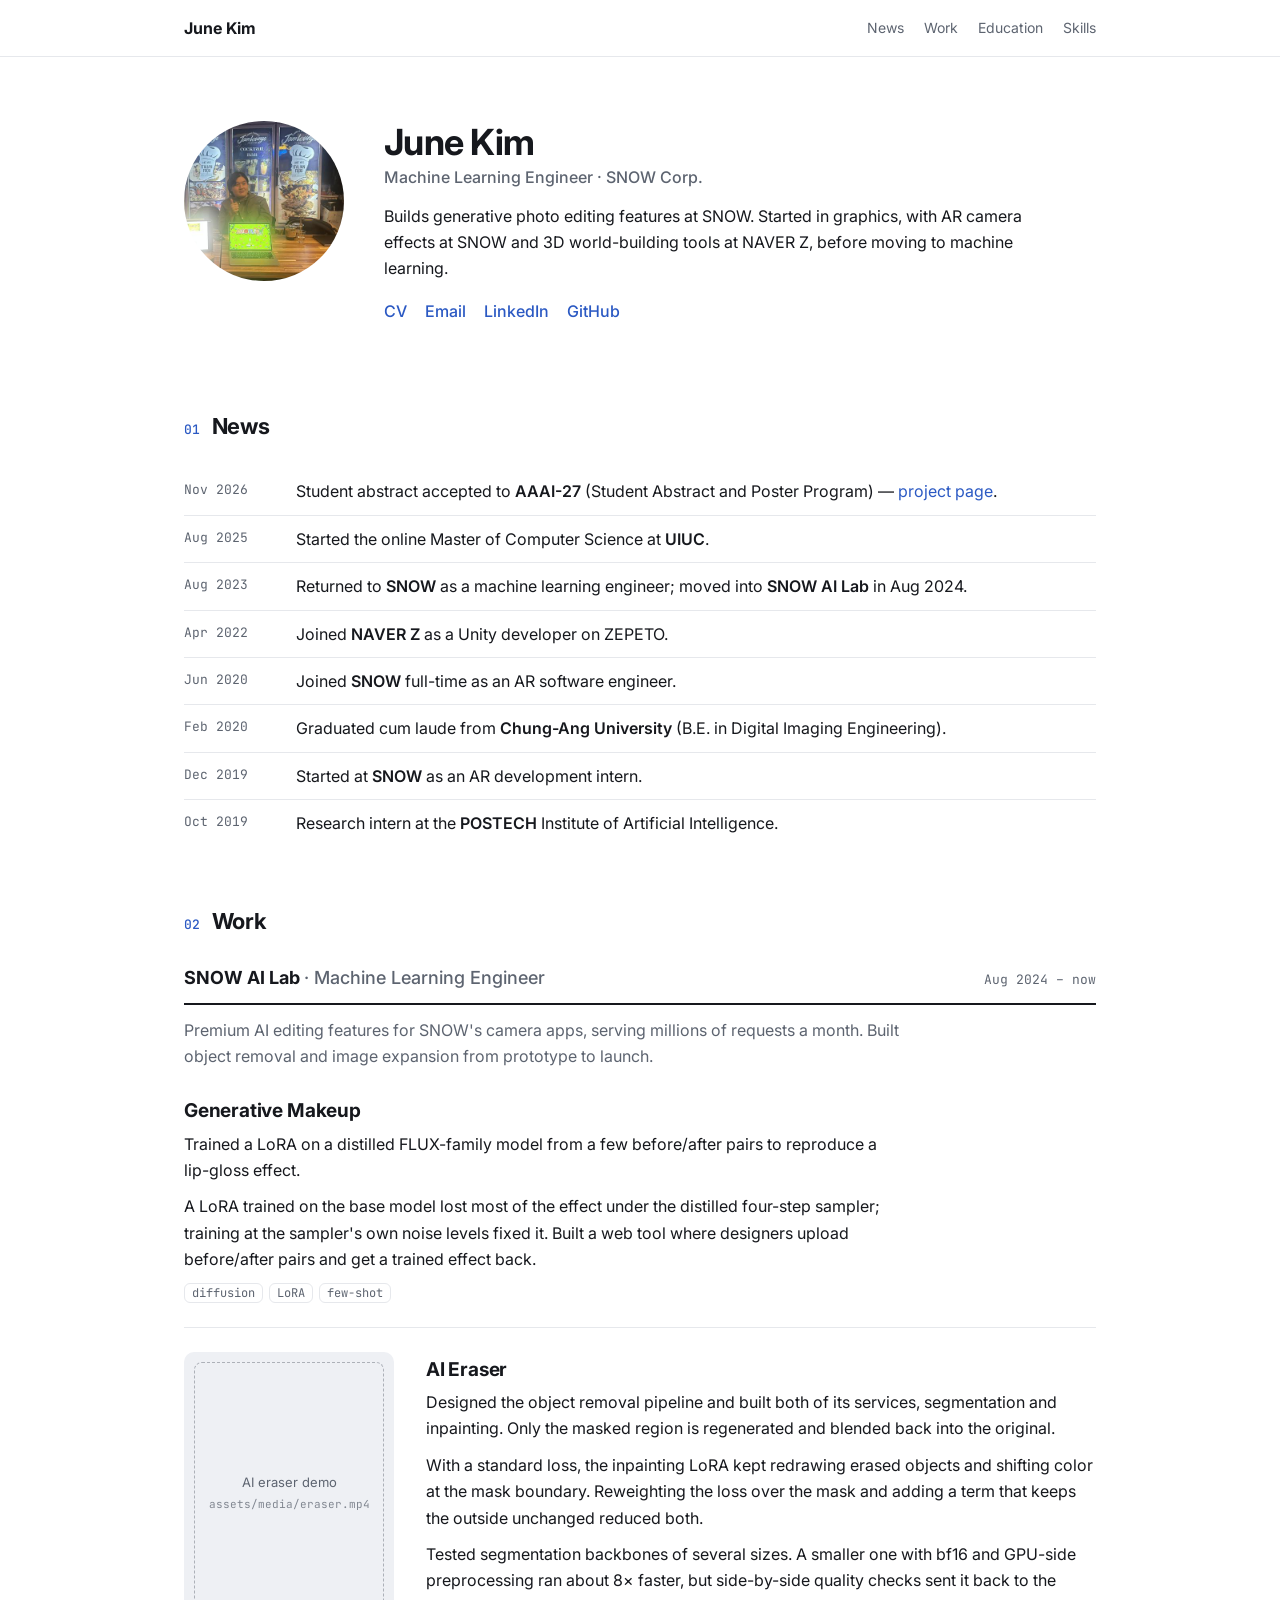
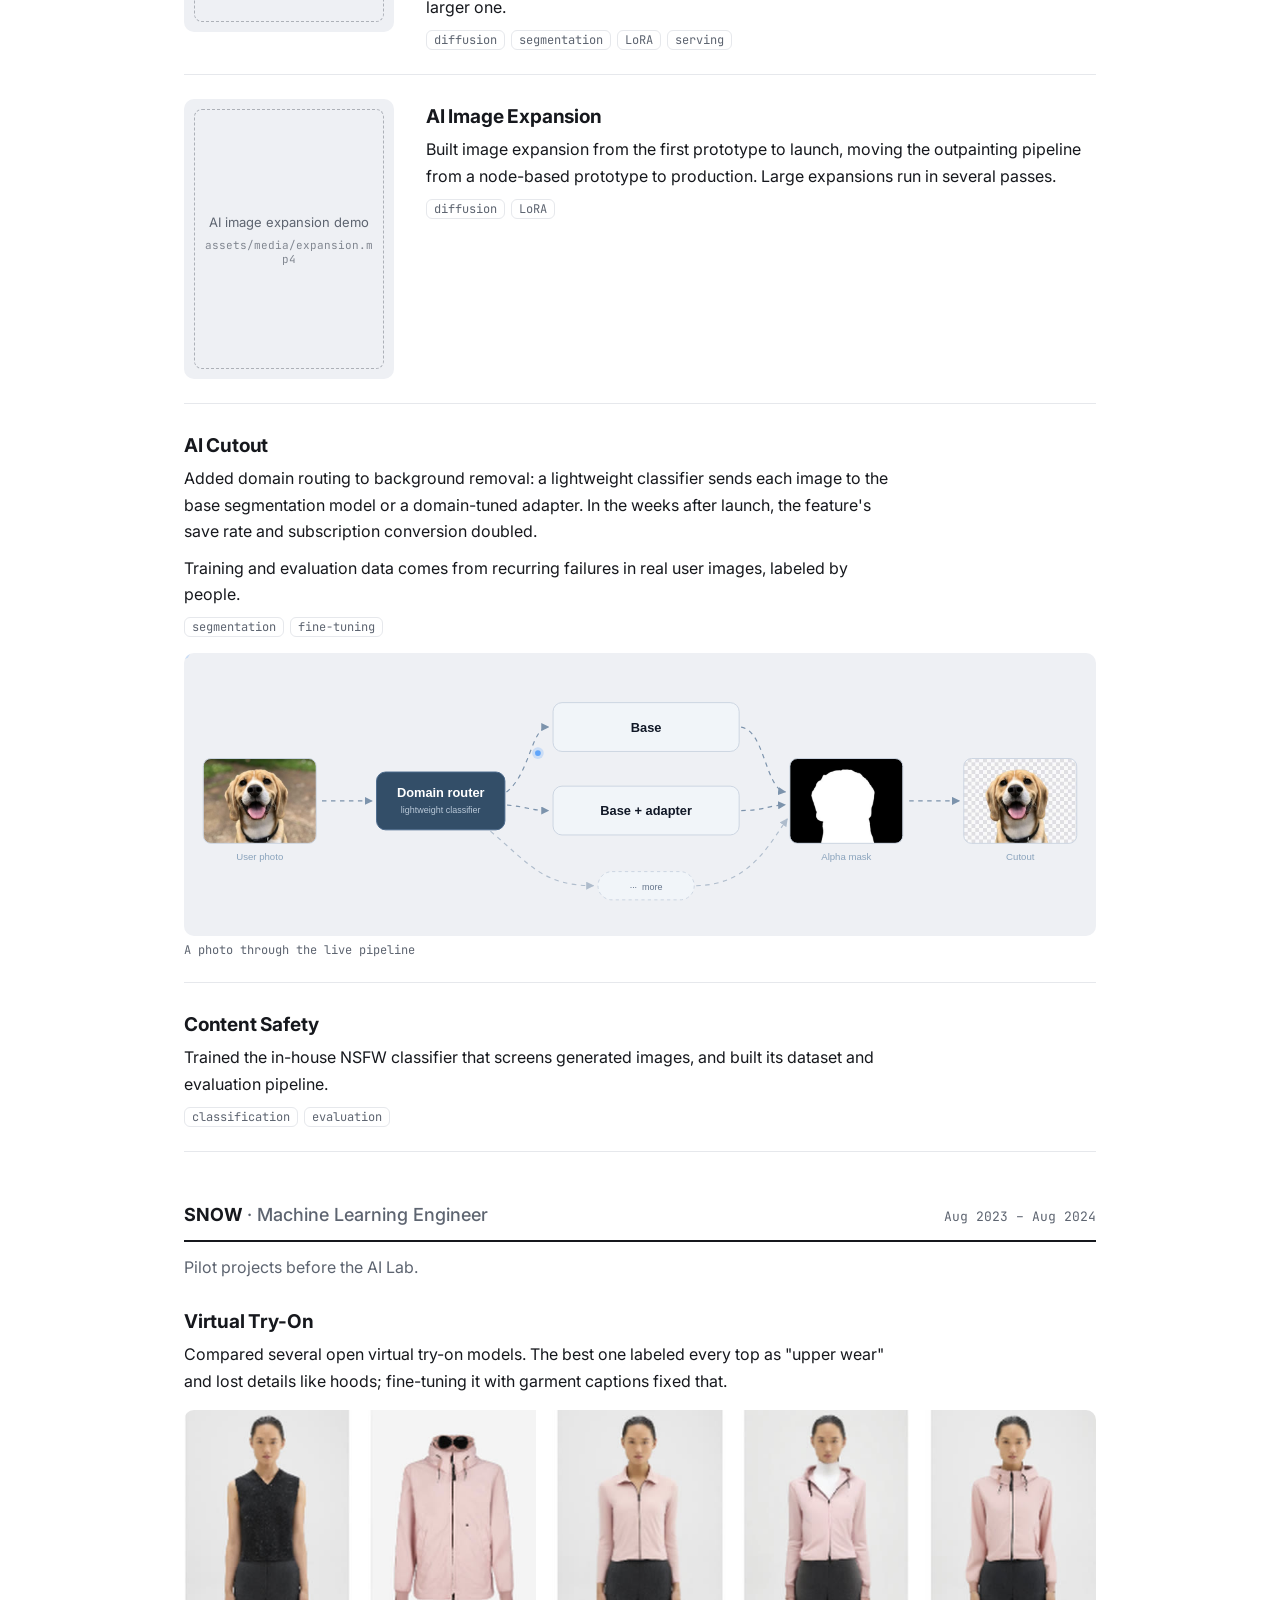
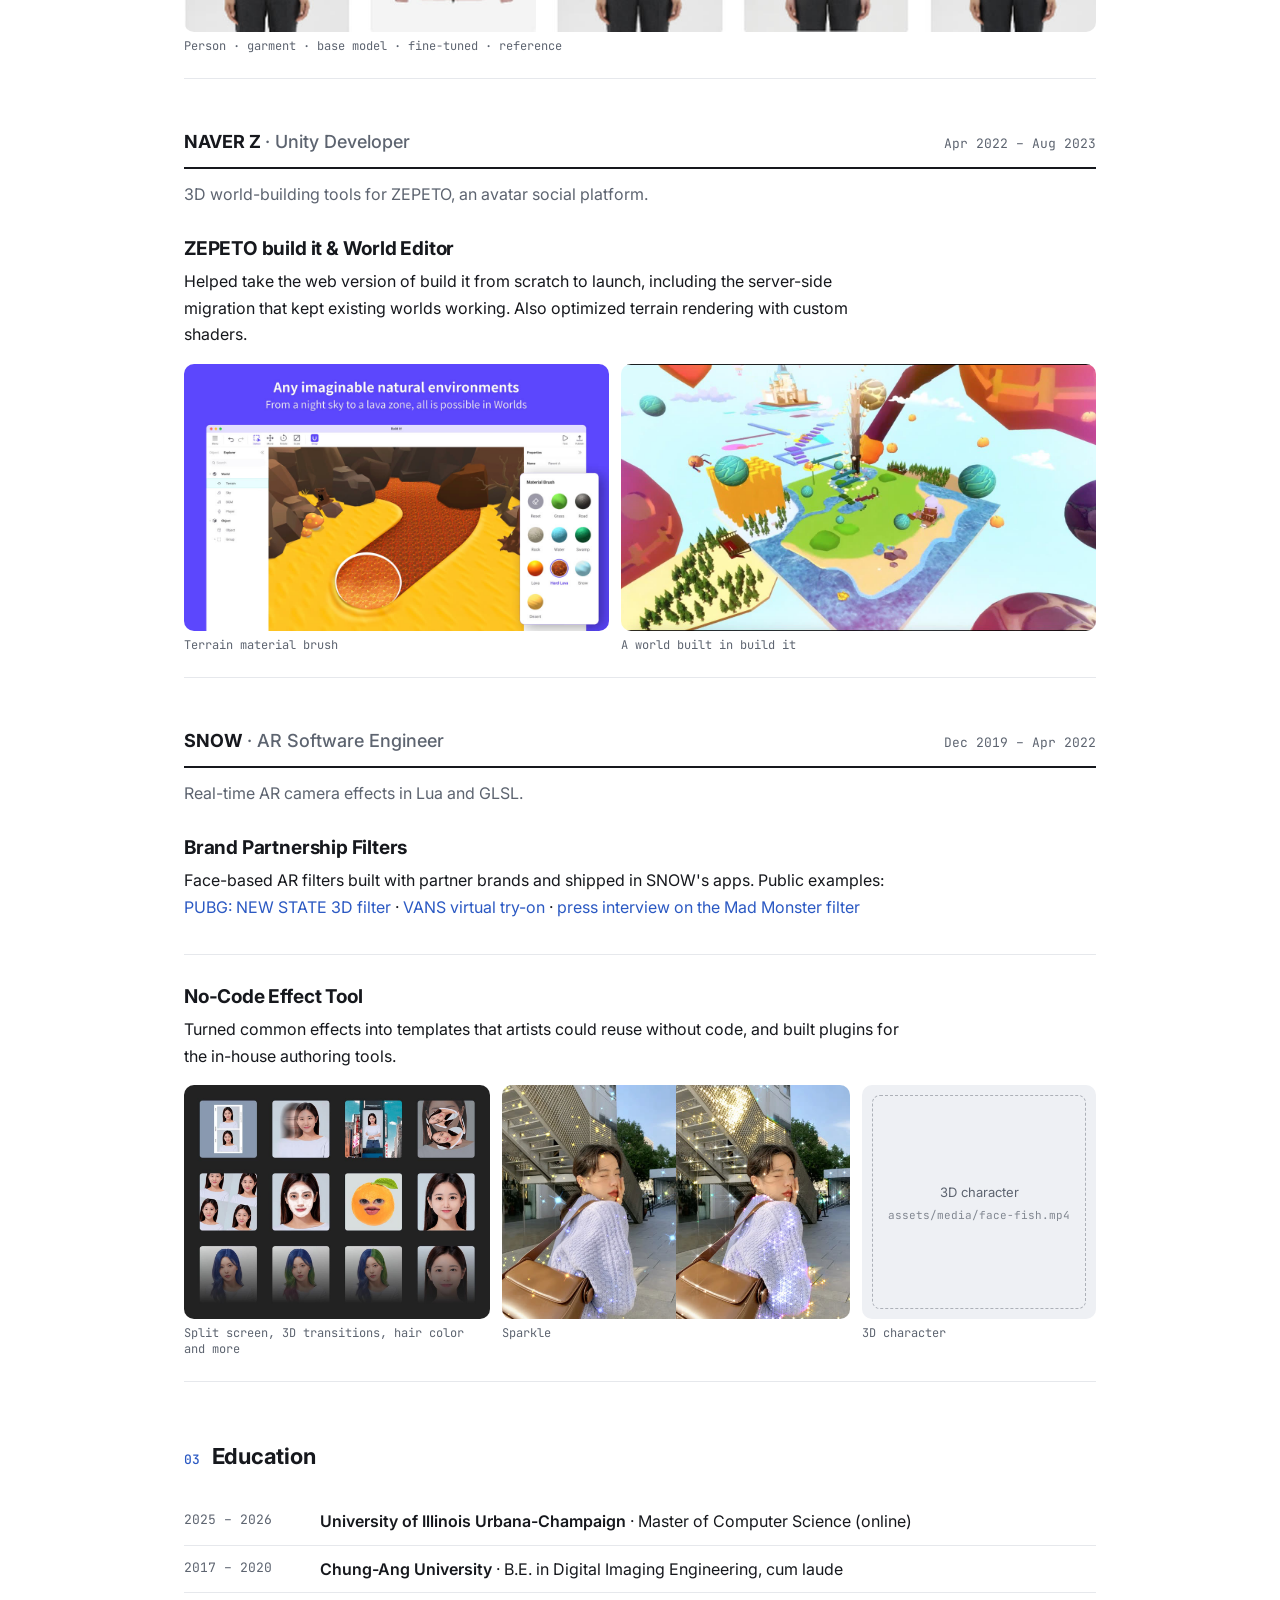
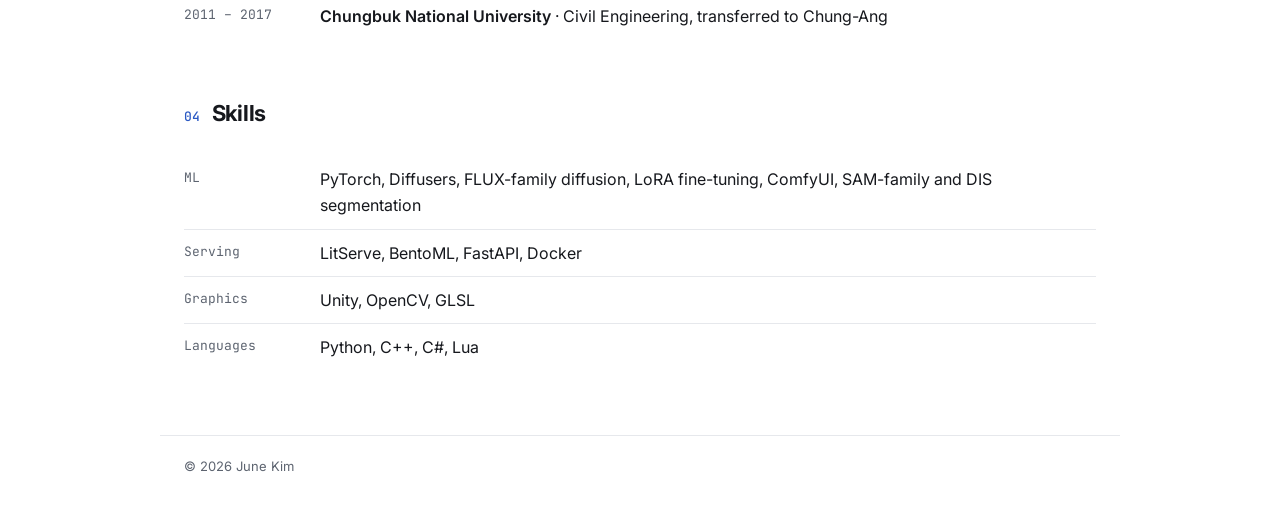
==== commit 1c68f6d8: "News: AAAI-27 student abstract acceptance Co-Authored-By: Claude Opus 5.5 <noreply@anthropic.com>" ====
--- a/index.html
+++ b/index.html
@@ -47,11 +47,12 @@
   </header>
 
   <!-- ============ NEWS ============
-       Career and education milestones only, newest first.
+       Career, education and publication milestones only, newest first.
        One entry per move; no duplicate entries for the same transition. -->
   <section id="news">
     <h2><span class="num">01</span>News</h2>
     <ul class="news">
+      <li><time>Nov 2026</time><span>Student abstract accepted to <b>AAAI-27</b> (Student Abstract and Poster Program) — <a href="distance-in-disguise/">project page</a>.</span></li>
       <li><time>Aug 2025</time><span>Started the online Master of Computer Science at <b>UIUC</b>.</span></li>
       <li><time>Aug 2023</time><span>Returned to <b>SNOW</b> as a machine learning engineer; moved into <b>SNOW AI Lab</b> in Aug 2024.</span></li>
       <li><time>Apr 2022</time><span>Joined <b>NAVER Z</b> as a Unity developer on ZEPETO.</span></li>
